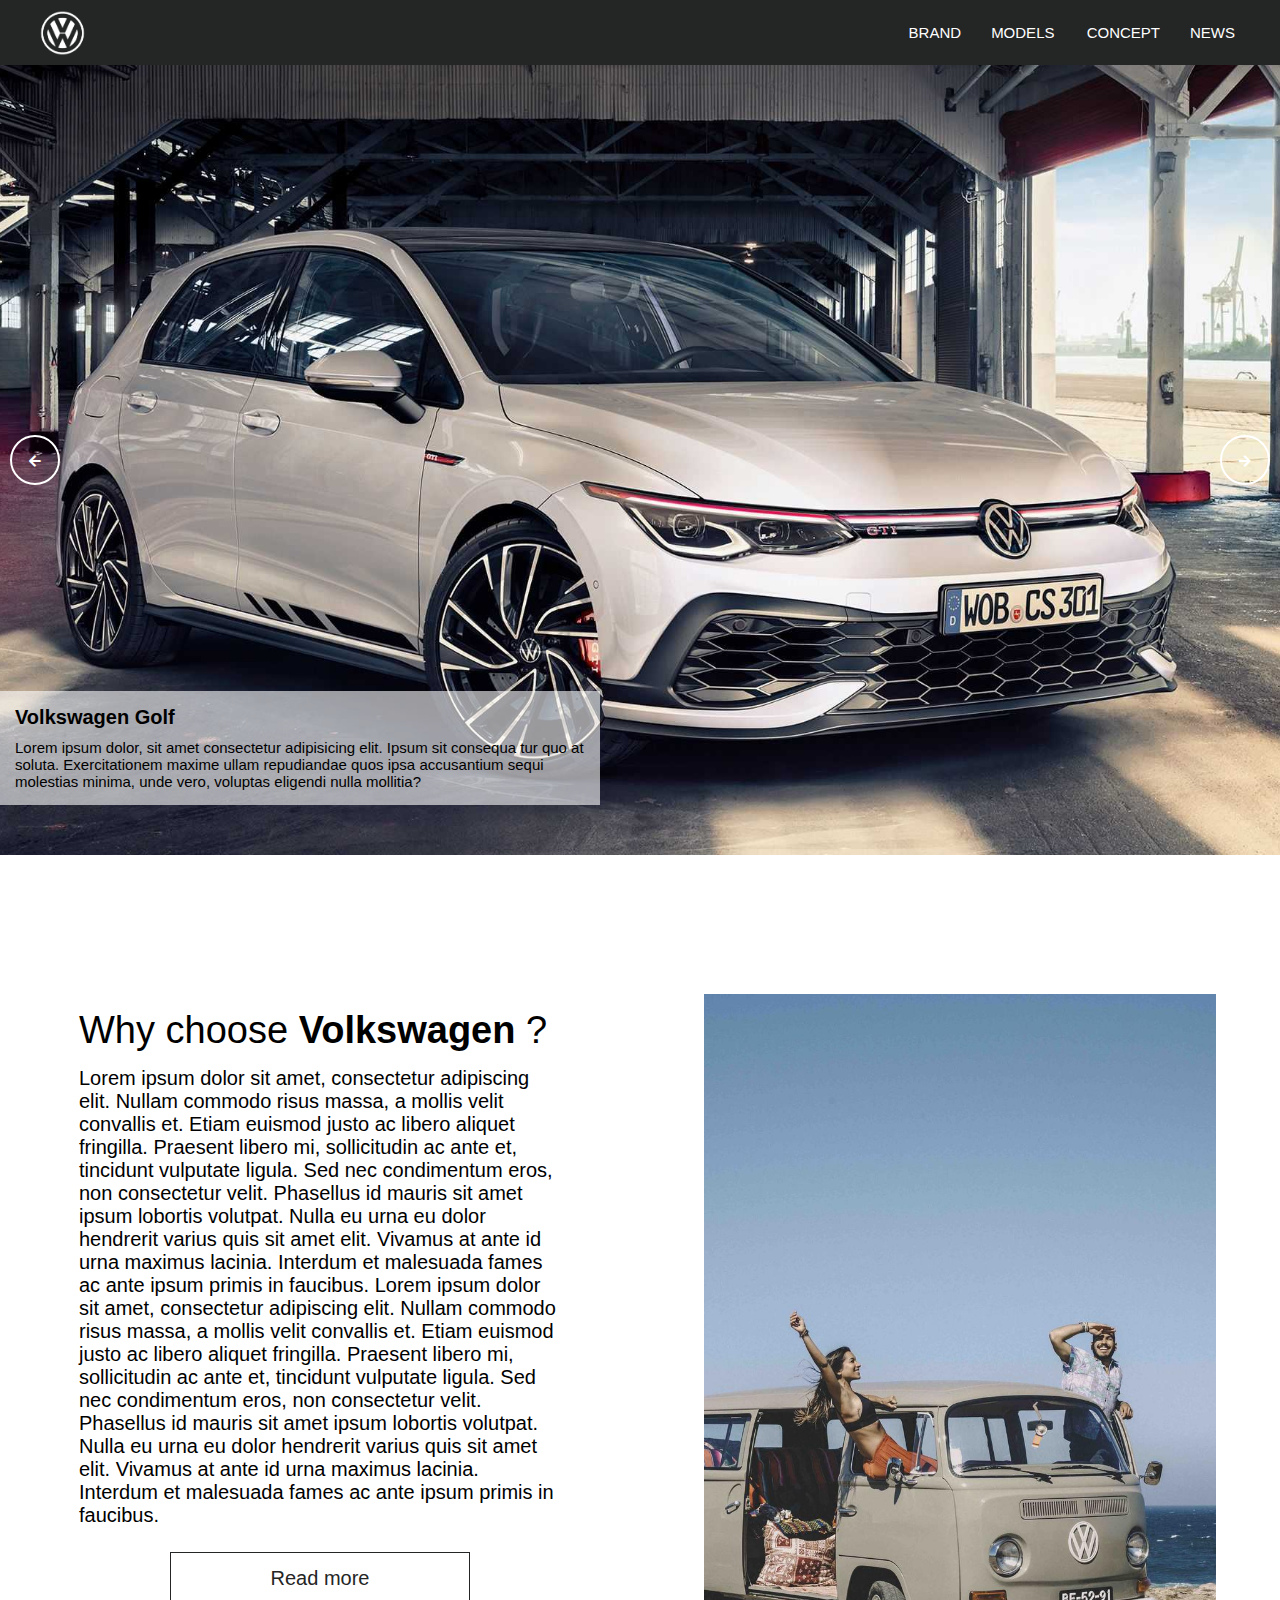
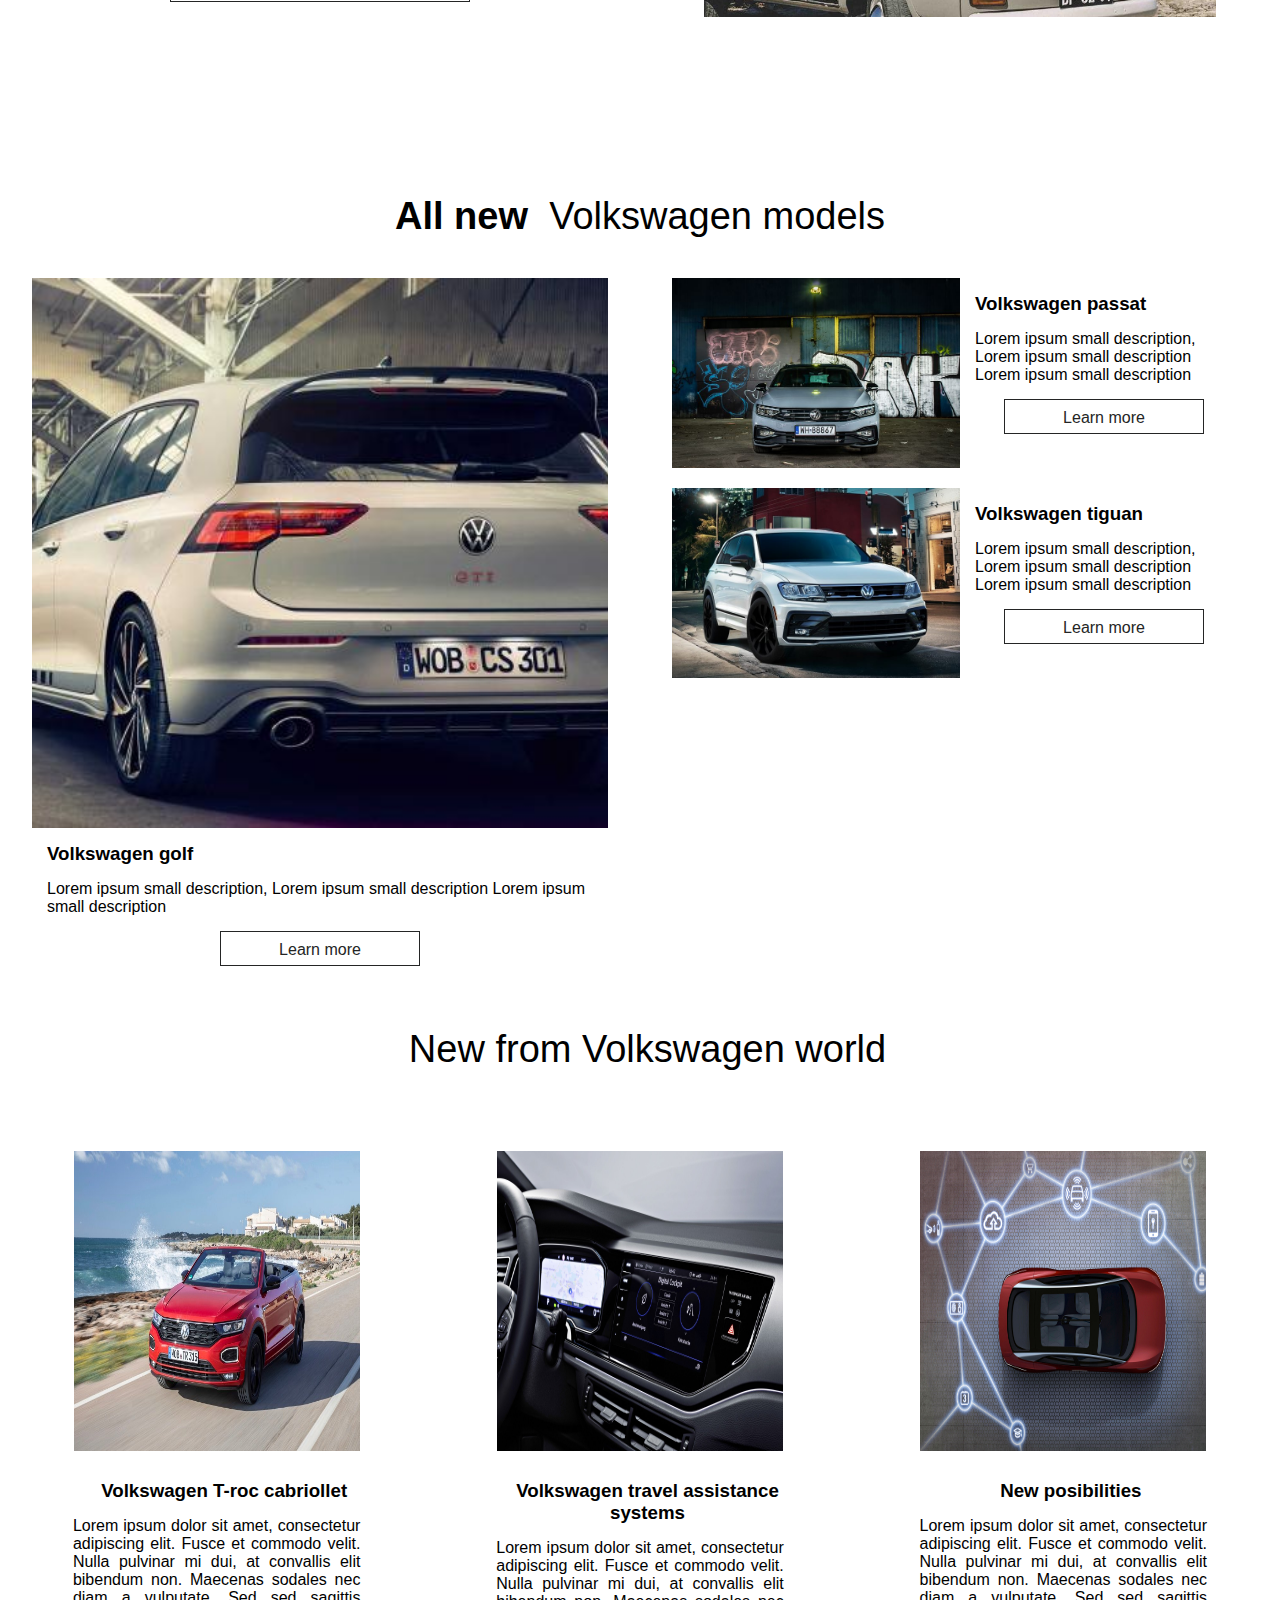
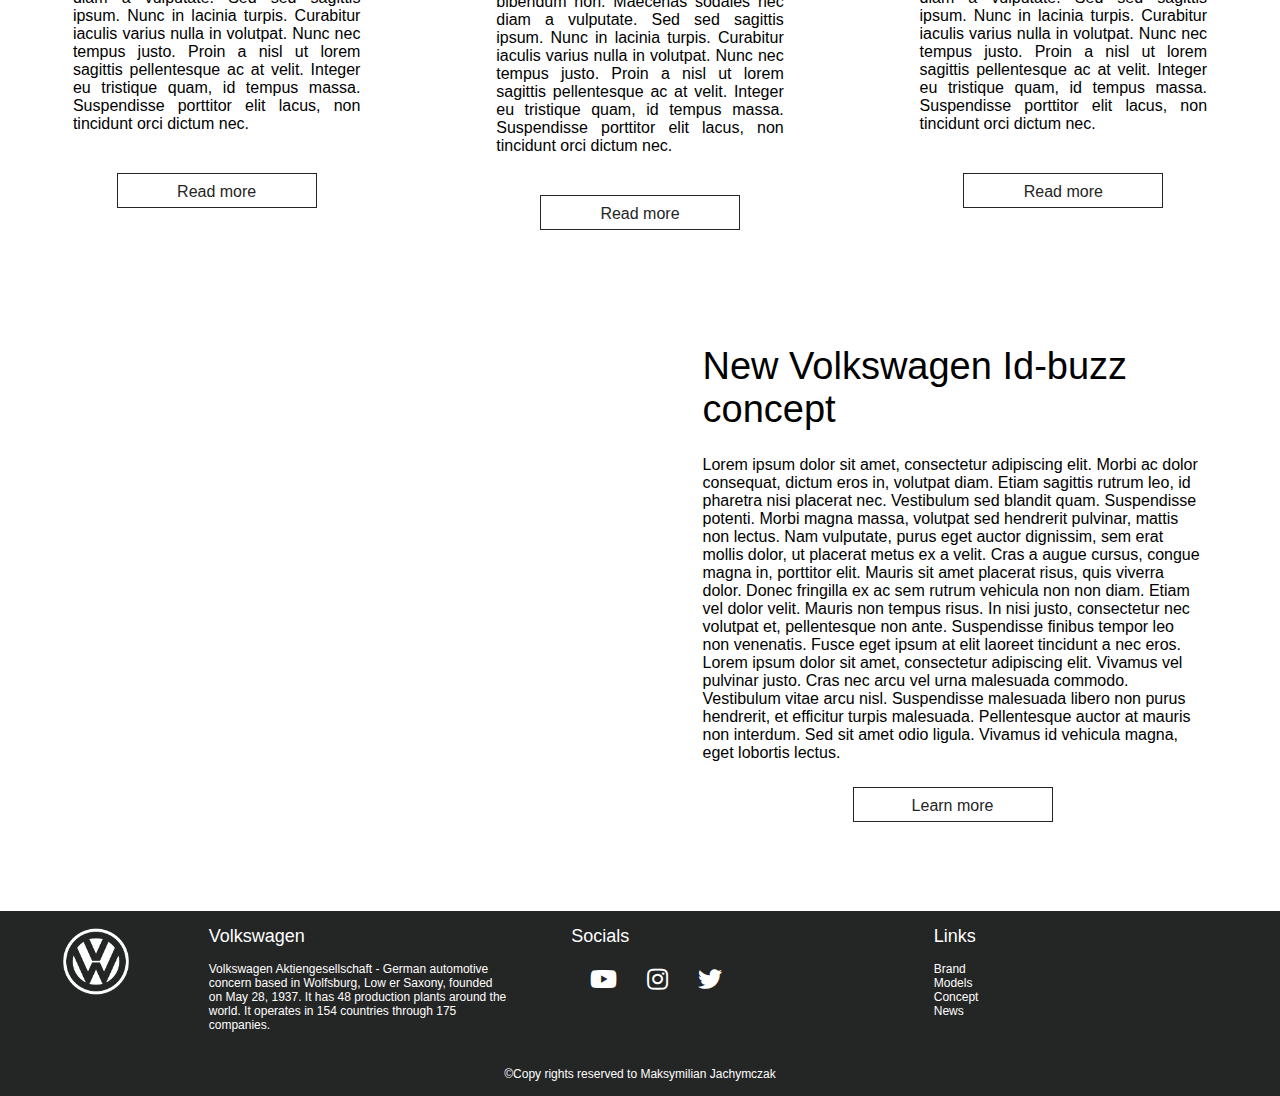
==== index.html @ c843badc "created brand page for pc without mobile wersion" ====
<!DOCTYPE html>
<html lang="en">
<head>
    <meta charset="UTF-8">
    <meta http-equiv="X-UA-Compatible" content="IE=edge">
    <meta name="viewport" content="width=device-width, initial-scale=1.0">
    <link rel="icon" type="image/png" href="assets/img/favicon/vw-favicon.png">
    <link rel="stylesheet" type="text/css" href="assets/styles/style.css">
    <link rel="stylesheet" type="text/css" href="assets/styles/indexstyle.css">
    <link rel="stylesheet" href="https://cdnjs.cloudflare.com/ajax/libs/font-awesome/5.15.3/css/all.min.css"/>
    <title>VOLKSWAGEN - NEWS, CARS, BRAND</title>
</head>
<body>
    <header>
        <nav>
            <div class="wrapper">
                <div class="logo">
                    <a href="index.html">
                        <img src="assets/img/logo/vw-logo-white.png" alt='Vw-logo'>
                    </a>
                </div>
                <input type="radio" name="slide" id="menu-btn">
                <input type="radio" name="slide" id="cancel-btn">
                <ul class="nav-links">
                    <label for="cancel-btn" class="btn cancel-btn"><i class="fas fa-times"></i></label>
                    <li><a href="assets/brand.html">Brand</a></li>
                    <li>
                        <a href="#" class="desktop-item">Models</a>
                        <input type="checkbox" id="showDrop">
                        <label for="showDrop" class="mobile-item">Models</label>
                        <div class="dropdown-box">
                            <div class="content">
                                <div class="row">
                                    <p>Golf 8</p>
                                    <a href="assets/models/vw-golf.html"><img src="assets/img/models/golf/golf-8-right-side.png" alt="golf-8-right-side"></a>
                                    <div class="btn-more">
                                        <a href="assets/models/vw-golf.html">Show more</a>
                                    </div>
                                </div>
                                <div class="row">
                                    <p>Passat</p>
                                    <a href="assets/models/vw-passat.html"><img src="assets/img/models/passat/passat-2018-right-side.png" alt="passat-2018-right-side"></a>
                                    <div class="btn-more">
                                        <a href="assets/models/vw-passat.html">Show more</a>
                                    </div>
                                </div>
                                <div class="row">
                                    <p>Tiguan</p>
                                    <a href="assets/models/vw-tiguan.html"><img src="assets/img/models/tiguan/tiguan-2020-right-side.png" alt="tiguan-2020-right-side"></a>
                                    <div class="btn-more">
                                        <a href="assets/models/vw-tiguan.html">Show more</a>
                                    </div>
                                </div>
                            </div>
                        </div>
                    </li>
                    <li><a href="assets/concept.html">Concept</a></li>
                    <li><a href="assets/news.html">News</a></li>
                </ul>
                <label for="menu-btn" class="btn menu-btn"><i class="fas fa-bars"></i></label>
            </div>
        </nav>
    </header>
        <div class="main">
            <a href="#" class="to-top">
                <i class="fas fa-chevron-up"></i>
            </a>
            <section id="slider-intro">
                <div class="slider">
                    <div class="slide current">
                        <div class="content">
                            <h1>Volkswagen Golf</h1>
                            <p>
                                Lorem ipsum dolor, sit amet consectetur adipisicing elit. Ipsum sit consequa
                                tur quo at soluta. Exercitationem maxime ullam repudiandae quos ipsa accusantium 
                                sequi molestias minima, unde vero, voluptas eligendi nulla mollitia?
                            </p>
                        </div>
                    </div>
                    <div class="slide">
                        <div class="content">
                            <h1>Volkswagen Id</h1>
                            <p>
                                Lorem ipsum dolor, sit amet consectetur adipisicing elit. Ipsum sit consequa
                                tur quo at soluta. Exercitationem maxime ullam repudiandae quos ipsa accusantium 
                                sequi molestias minima, unde vero, voluptas eligendi nulla mollitia?
                            </p>
                        </div>
                    </div>
                    <div class="slide">
                        <div class="content">
                            <h1>Volkswagen Passat</h1>
                            <p>
                                Lorem ipsum dolor, sit amet consectetur adipisicing elit. Ipsum sit consequa
                                tur quo at soluta. Exercitationem maxime ullam repudiandae quos ipsa accusantium 
                                sequi molestias minima, unde vero, voluptas eligendi nulla mollitia?
                            </p>
                        </div>
                    </div>
                    <div class="slide">
                        <div class="content">
                            <h1>Volkswagen Service</h1>
                            <p>
                                Lorem ipsum dolor, sit amet consectetur adipisicing elit. Ipsum sit consequa
                                tur quo at soluta. Exercitationem maxime ullam repudiandae quos ipsa accusantium 
                                sequi molestias minima, unde vero, voluptas eligendi nulla mollitia?
                            </p>
                        </div>
                    </div>
                    <div class="slide">
                        <div class="content">
                            <h1>Volkswagen Tiguan</h1>
                            <p>
                                Lorem ipsum dolor, sit amet consectetur adipisicing elit. Ipsum sit consequa
                                tur quo at soluta. Exercitationem maxime ullam repudiandae quos ipsa accusantium 
                                sequi molestias minima, unde vero, voluptas eligendi nulla mollitia?
                            </p>
                        </div>
                    </div>
                    <div class="buttons">
                        <button id="prev" class="button"><i class="fas fa-arrow-left"></i></button>
                        <button id="next" class="button"><i class="fas fa-arrow-right"></i></button>
                    </div>
                </div>
            </section>
            <section id="brand">
                <div class="brand-description">
                    <div class="brand-info">
                        <h3>Why choose <span>Volkswagen</span> ?</h3>
                        <p>Lorem ipsum dolor sit amet, consectetur adipiscing elit. Nullam commodo risus massa, 
                            a mollis velit convallis et. Etiam euismod justo ac libero aliquet fringilla. Praesent libero mi,
                             sollicitudin ac ante et, tincidunt vulputate ligula. Sed nec condimentum eros, non consectetur velit. Phasellus id mauris sit amet ipsum 
                            lobortis volutpat. Nulla eu urna eu dolor hendrerit varius quis sit amet elit.
                             Vivamus at ante id urna maximus lacinia. Interdum et malesuada fames ac ante ipsum primis in faucibus.
                             Lorem ipsum dolor sit amet, consectetur adipiscing elit. Nullam commodo risus massa, 
                             a mollis velit convallis et. Etiam euismod justo ac libero aliquet fringilla. Praesent libero mi,
                              sollicitudin ac ante et, tincidunt vulputate ligula. Sed nec condimentum eros, non consectetur velit. Phasellus id mauris sit amet ipsum 
                             lobortis volutpat. Nulla eu urna eu dolor hendrerit varius quis sit amet elit.
                              Vivamus at ante id urna maximus lacinia. Interdum et malesuada fames ac ante ipsum primis in faucibus.</p>
                        <a href="">Read more</a>
                    </div>
                    <a href="" class="brand-banner">
                    </a>
                </div>
            </section>
            <section id="new-models">
                <h2><span>All new </span>&nbsp; Volkswagen models</h2>
                <div class="models-container">
                    <div class="model-column">
                        <div class="model-big">
                            <div id="model-golf-8">
                            </div>
                            <div class="models-description-big">
                                <h3>Volkswagen golf</h3>
                                <p>Lorem ipsum small description, Lorem ipsum small description
                                    Lorem ipsum small description</p>
                                <a href="">Learn more</a>
                            </div>
                        </div>
                    </div>
                    <div class="model-column">
                        <div class="model-small">
                            <div id="models-volkswagen-passat">
                            </div>
                            <div class="models-description">
                                <h3>Volkswagen passat</h3>
                                <p>Lorem ipsum small description, Lorem ipsum small description
                                    Lorem ipsum small description
                                </p>
                                <a href="">Learn more</a>
                            </div>
                        </div>
                        <div class="model-small" id="second">
                            <div id="models-volkswagen-tiguan">
                            </div>
                            <div class="models-description">
                                <h3>Volkswagen tiguan</h3>
                                <p>Lorem ipsum small description, Lorem ipsum small description
                                    Lorem ipsum small description
                                </p>
                                <a href="">Learn more</a>
                            </div>
                        </div>
                    </div>
                </div>
            </section>
            <section id="news">
                <h2>New from Volkswagen world</h2>
                <div class="news-container">
                    <div class="news-article">
                        <img src="assets/img/index/news-article-t-roc-cabriollet.jpg" alt="Volkswagen T-roc cabriollet">
                        <h3>Volkswagen T-roc cabriollet</h3>
                        <p>Lorem ipsum dolor sit amet, consectetur adipiscing elit. Fusce et commodo velit.
                            Nulla pulvinar mi dui, at convallis elit bibendum non. Maecenas sodales nec diam a vulputate.
                            Sed sed sagittis ipsum. Nunc in lacinia turpis. Curabitur iaculis varius nulla in volutpat.
                            Nunc nec tempus justo.
                            Proin a nisl ut lorem sagittis pellentesque ac at velit. Integer eu tristique quam,
                            id tempus massa. Suspendisse porttitor elit lacus, non tincidunt orci dictum nec.
                        </p>
                        <a href="" class="artivle-button">Read more</a>
                    </div>
                    <div class="news-article">
                        <img src="assets/img/index/news-volkswagen-travel-assistance.jpg">
                        <h3>Volkswagen travel assistance systems</h3>
                        <p>Lorem ipsum dolor sit amet, consectetur adipiscing elit. Fusce et commodo velit.
                            Nulla pulvinar mi dui, at convallis elit bibendum non. Maecenas sodales nec diam a vulputate.
                            Sed sed sagittis ipsum. Nunc in lacinia turpis. Curabitur iaculis varius nulla in volutpat.
                            Nunc nec tempus justo.
                            Proin a nisl ut lorem sagittis pellentesque ac at velit. Integer eu tristique quam,
                            id tempus massa. Suspendisse porttitor elit lacus, non tincidunt orci dictum nec.
                        </p>
                        <a href="" class="artivle-button">Read more</a>
                    </div>
                    <div class="news-article">
                        <img src="assets/img/index/news-wrtivle-technologies-trends.jpg">
                        <h3>New posibilities</h3>
                        <p>Lorem ipsum dolor sit amet, consectetur adipiscing elit. Fusce et commodo velit.
                            Nulla pulvinar mi dui, at convallis elit bibendum non. Maecenas sodales nec diam a vulputate.
                            Sed sed sagittis ipsum. Nunc in lacinia turpis. Curabitur iaculis varius nulla in volutpat.
                            Nunc nec tempus justo.
                            Proin a nisl ut lorem sagittis pellentesque ac at velit. Integer eu tristique quam,
                            id tempus massa. Suspendisse porttitor elit lacus, non tincidunt orci dictum nec.
                        </p>
                        <a href="" class="artivle-button">Read more</a>
                    </div>
                </div>
            </section>
            <section id="concept">
                <div class="concept-wrapper">
                    <iframe 
                        width="560"
                        height="315" 
                        src="https://www.youtube.com/embed/_t6B0xQ96B4"
                        title="YouTube video player" 
                        frameborder="0" 
                        allow="accelerometer; autoplay; clipboard-write; encrypted-media; gyroscope; picture-in-picture" 
                        allowfullscreen>
                    </iframe>
                    <div class="concept-info">
                        <h3>New Volkswagen Id-buzz concept</h3>
                        <p>Lorem ipsum dolor sit amet, consectetur adipiscing elit. Morbi ac dolor consequat,
                            dictum eros in, volutpat diam. Etiam sagittis rutrum leo, id pharetra nisi placerat nec.
                            Vestibulum sed blandit quam. Suspendisse potenti. Morbi magna massa, volutpat sed hendrerit pulvinar,
                            mattis non lectus. Nam vulputate, purus eget auctor dignissim, sem erat mollis dolor,
                            ut placerat metus ex a velit. Cras a augue cursus, congue magna in, porttitor elit.
                            Mauris sit amet placerat risus, quis viverra dolor. Donec fringilla ex ac sem rutrum vehicula non non diam.
                            Etiam vel dolor velit. Mauris non tempus risus. In nisi justo, consectetur nec volutpat et, pellentesque non ante.
                            Suspendisse finibus tempor leo non venenatis. Fusce eget ipsum at elit laoreet tincidunt a nec eros.
                            Lorem ipsum dolor sit amet, consectetur adipiscing elit. Vivamus vel pulvinar justo.
                            Cras nec arcu vel urna malesuada commodo. Vestibulum vitae arcu nisl. Suspendisse malesuada libero non purus hendrerit,
                            et efficitur turpis malesuada. Pellentesque auctor at mauris non interdum. Sed sit amet odio ligula.
                            Vivamus id vehicula magna, eget lobortis lectus.</p>
                        <a href="" class="concept-learn-more">Learn more</a>
                    </div>
                </div>
            </section>
        </div>
    <footer>
        <div class="footer-content">
            <div class="row">
                <div class="column column-logo">
                    <a href="index.html"><img src="assets/img/logo/vw-logo-white.png"></a>
                </div>
                <div class="column">
                    <h3>Volkswagen</h3>
                    <p>
                        Volkswagen Aktiengesellschaft - German automotive concern based in Wolfsburg, Low
                        er Saxony, founded on May 28, 1937. It has 48 production plants around the world. It
                        operates in 154 countries through 175 companies.
                    </p>
                </div>
                <div class="column">
                    <h3>Socials</h3>
                    <div class="socials">
                        <ul>
                            <li><i class="fab fa-youtube"></i></li>
                            <li><i class="fab fa-instagram"></i></li>
                            <li><i class="fab fa-twitter"></i></li>
                        </ul>
                    </div>
                </div>
                <div class="column">
                    <h3>Links</h3>
                    <div class="links">
                        <ul>
                            <li><a href="assets/brand.html">Brand</a></li>
                            <li><a href="assets/models.html">Models</a></li>
                            <li><a href="assets/concept.html">Concept</a></li>
                            <li><a href="assets/news.html">News</a></li>
                        </ul>
                    </div>
                </div>
            </div>
            <p>&copy;Copy rights reserved to Maksymilian Jachymczak</p>
        </div>
    </footer>
    <script src="assets/scripts/slider.js"></script>   
    <script src="assets/scripts/backToTop.js"></script>
</body>
</html>
---- assets/styles/style.css ----
*{
    margin: 0;
    padding: 0;
    box-sizing: border-box;
    font-family: 'Poppins', sans-serif;
}

html {
    scroll-behavior: smooth;
}

.to-top {
    position: fixed;
    background-color: #242525;
    width: 50px;
    height: 50px;
    line-height: 50px;
    text-align: center;
    z-index: 10000;
    color: #fff;
    bottom: 0px;
    right: 15px;
    border: 1px solid #fff;
    opacity: 0;
    transition: all 0.3s ease;
    cursor: default;
}

.to-top.active {
    pointer-events: auto;
    opacity: 1;
    bottom: 15px;
}

nav {
    background-color: #242525;
    position: fixed;
    width: 100%;
    z-index: 999;
    height: 65px;
    line-height: 65px;
    font-size: 15px;
    font-weight: 400;
    text-transform: uppercase;
}

nav .wrapper {
    max-width: 100%;
    padding: 0 30px;
    margin: auto;
    display: flex;
    align-items: center;
    justify-content: space-between;
}

.wrapper .logo a {
    color: #fff;
    text-decoration: none;
}

.wrapper .logo img {
    position: absolute;
    width: 65px;
    top: 10px;
}

.wrapper .nav-links {
    display: inline-flex;
}

.nav-links li {
    list-style: none;
}

.nav-links li a {
    color: #fff;
    text-decoration: none;
    padding: 9px 15px;
    transition: all 0.3s ease;
}

.nav-links li a:hover {
    color: #a36b4f;
}

.nav-links li:hover .dropdown-box {
    visibility: visible;
    opacity: 1;
    transition: all 0.3s ease;
}

.dropdown-box {
    position: absolute;
    top: 65px;
    width: 100%;
    left: 0;
    opacity: 0;
    visibility: hidden;
    overflow: hidden;
    transition: all 0.3s ease;
}

.dropdown-box .content {
    background-color: #242525;
    padding: 25px 20px ;
    display: flex;
    width: 100%;
    justify-content: space-evenly;
}

.content .row {
    width: 300px;
    line-height: 45px;
    justify-content: center;
    text-align: center;
}

.wrapper .btn {
    color: #fff;
    font-size: 20px;
    font-weight: 400;
    cursor: pointer;
    display: none;
    padding: 5px 5px 5px 5px;
}

.wrapper .btn.cancel-btn {
    position: absolute;
    right: 30px;
    top: 10px
}

.wrapper input {
    visibility: hidden;
}

.nav-links .mobile-item {
    display: none;
}

.nav-links .desktop-item {
    margin-right: -15px;
}

.row:hover {
    background-color: rgba(0, 0, 0, 0.15);
}

.row p {
    font-size: 20px;
    font-weight: 600;
    color: white;
    text-align: left;
    margin-left: 10px;
}

.row img {
    max-width: 300px;
    max-height: 200px;
    display: block;
}

.row .btn-more {
    border: 1px solid white;
    text-align: center;
    min-width: 300px;
    justify-content: center;
}

.row .btn-more:hover {
    background-color: #fff;
    transform-origin: top;
    transition: all 0.3s ease;
}

.row .btn-more:hover a {
    color:black;
}

.footer-content {
    position: relative;
    width: 100%;
    height: auto;
    background-color: #242525;
    color: #fff;
    top: 65px;
}

.footer-content p {
    text-align: center;
    font-size: 12px;
    margin-top: 35px;
} 

.footer-content .row {
    display: flex;
    justify-content: space-around;
    font-size: 12px;
}

.footer-content {
    float: left;
    padding: 15px;
}

.footer-content .row .column {
    width: 300px;
}

.footer-content .row .column ul {
    list-style: none;
}

.footer-content .row .column-logo {
    width: 100px;
}

.footer-content .row .column h3 {
    margin-bottom: 15px;
    font-size: 18px;
    font-weight: 500;
}

.footer-content .row .column p {
    font-size: 12px;
    text-align: left;
    font-weight: 100;
    margin: 0px;
}

.footer-content .row:hover {
    background-color: #242525;
}

.footer-content .row .column img{
    width: 100px;
}

.footer-content .row .column .links a {
    color: #fff;
    text-decoration: none;
}

.footer-content .row .column .links a:hover {
    color: #a36b4f;
}
 
.footer-content .row .column .socials ul li {
    display: inline-block;
    width: 35px;
    height: 35px;
    line-height: 35px;
    margin-left: 15px;
    font-size: 24px;
    text-align: center;
}

.footer-content .row .column .socials ul li:hover {
    color: #a36b4f;
}

@media screen and (max-width: 970px){
    .wrapper .btn {
        display: block;
    }
    
    .wrapper .nav-links {
        position: fixed;
        width: 100%;
        height: 100vh;
        max-width: 350px;
        background-color: #242525;
        display: block;
        top: 0;
        left: -100%;
        overflow-y: auto;
        line-height: 50px;
        padding: 50px 10px;
        box-shadow: 0 15px 15px rgba(0, 0, 0, 0.15);
        transition: all 0.3s ease;
    }

    #menu-btn:checked ~ .nav-links {
        left: 0;
    }

    #showDrop:checked ~ .dropdown-box{
        max-height: 100%;
        visibility: visible;
      }

    .nav-links .desktop-item{
        display: none;
      }

    .nav-links .mobile-item{
        display: block;
        color: #fff;
        font-size: 15px;
        font-weight: 500;
        padding-left: 15px;
        cursor: pointer;
        border-radius: 5px;
        transition: all 0.3s ease;
        margin-top: -50px;
    }

    .nav-links .mobile-item:hover {
        color: #a36b4f;
    }

    .nav-links li {
        margin: 15px 10px;
    }

    .nav link li a {
        padding: 0 20px;
        display: block;
        font-size: 20px;
    }

    .dropdown-box {
        position: static;
        top: 65px;
        width: 100%;
        opacity: 1;
        visibility: hidden;
        transition: all 0.3s ease;
        max-height: 0;
        overflow: hidden;
        transition: all 0.3s ease;
    }
    
    .dropdown-box .content {
        background-color: #242525;
        flex-direction: column;
        width: 300px;
        padding: 5px 5px 5px 5px;
    }

    .dropdown-box .content .row {
        width: 100%;
        margin-bottom: 15px;
        border-top: 1px solid #a36b4f;
    }

    .row img {
        max-width: 300px;
    }

    .row .btn-more {
        display: none;
    }

    .row p {
        font-size: 15px;
        font-weight: 600;
    }
}

@media screen and (max-width: 1000px){
    .footer-content .row {
        flex-direction: column;
        align-items: center;
    }
    .footer-content {
        text-align: center;
    }

    .footer-content .row .column {
        margin-bottom: 15px;
        width: 90%;
    }

    .footer-content .row .column p {
        text-align: center;
    }

    .footer-content .row .column-logo img{
        margin-left: calc(50% - 50px);
    }
}
---- assets/styles/indexstyle.css ----
body {
    overflow-x: hidden;
}

.main {
    position: relative;
    top: 65px;
    width: 100%;
    height: auto;
}

#slider-intro {
    height: calc(95vh - 65px);
    width: 100%;
}

#new-models {
    width: 100vw;
    min-height: 80vh;
    display: flex;
    flex-direction: column;
    justify-content: center;
}

#new-models h2 {
    margin-top: 25px;
    justify-content: center;
    display: flex;
    width: 100%;
    padding: 15px;
    font-size: 38px;
    font-weight: 100;
    margin-bottom: 25px;
}

#new-models h2 span {
    font-weight: 600;
}

#new-models .models-container {
    display: flex;
    justify-content: space-around;
    width: 100%;
    min-height: 400px;
}

#new-models .models-container .model-column {
    width: 45%;
    min-height: 400px;
}

#new-models .models-container .model-column .model-small {
    width: 100%;
    height:190px;
    display: flex;
}

#new-models .models-container .model-column .model-big {
    width: 100%;
    height: 100%;
}

.models-description p {
    margin-top: 15px;
    margin-bottom: 15px;
}

.models-description a {
    width: 200px;
    height: 35px;
    line-height: 35px;
    border: 1px solid #242525;
    display: block;
    text-align: center;
    margin-left: calc(50% - 100px);
    text-decoration: none;
    color: #242525;
    transition: all 0.3s ease-in-out;
}

#model-golf-8{
    width: 100%;
    height: 550px;
    background-image: url('../img/index/models-volkswagen-golf-8.jpeg');
    background-position: center;
    background-size: cover;
}

.models-description a:hover {
    background-color: #242525;
    color: #fff;
}

#second {
    margin-top: 20px;
}

.models-description {
    height: 100%;
    width: 50%;
    padding: 15px;
}

#models-volkswagen-passat {
    width: 50%;
    height: 100%;
    background-image: url('../img/index/model-volkswagen-passat-2020.jpeg');
    background-position: center;
    background-size: cover;
}

#models-volkswagen-tiguan {
    width: 50%;
    height: 100%;
    background-image: url('../img/index/model-volkswagen-tiguan-2020.jpeg');
    background-position: center;
    background-size: cover;
}

#brand {
    width: 100vw;
    min-height: 100vh;
    display: flex;
    align-items: center;
}

.brand-description {
    display: flex;
    justify-content: space-around;
    width: 100%;
    min-height: 600px;
}

.models-description-big {
    width: 100%;
    padding: 15px;
}

.models-description-big p {
    margin-top: 15px;
    margin-bottom: 15px;
}

.models-description-big a {
    width: 200px;
    height: 35px;
    line-height: 35px;
    border: 1px solid #242525;
    display: block;
    text-align: center;
    margin-left: calc(50% - 100px);
    text-decoration: none;
    color: #242525;
    transition: all 0.3s ease-in-out;
}

.models-description-big a:hover {
    background-color: #242525;
    color: #fff;
}

.brand-info {
    width: 40%;
    padding: 15px;
    font-size: 20px;
}

.brand-info h3 {
    font-size: 38px;
    margin-bottom: 15px;
    font-weight: 100;
}

.brand-info h3 span {
    font-weight: 600;
}

.brand-info a{
    color: #242525;
    border: 1px solid #242525;
    text-decoration: none;
    display: block;
    width: 300px;
    height: 50px;
    line-height: 50px;
    text-align: center;
    margin-left: calc(50% - 150px);
    margin-top: 25px;
    transition: all 0.3s ease-in-out;
}

.brand-info a:hover {
    background-color: #242525;
    color: #fff;
}

.brand-banner {
    width: 40%;
    background-image: url('../img/index/vw-pickle-brand.jpg');
    background-position: center;
    background-size: cover;
    transition: all 0.5s ease;
}

.brand-banner:hover {
    transform: scale(1.03);
}

.slider {
    position: relative;
    overflow: hidden;
    height: 100%;
    width: 100%;
}

.slide {
    position: absolute;
    top: 0;
    left: 0;
    width: 100%;
    height: 100%;
    opacity: 0;
    transition: opacity 0.4s ease-in-out;
}

.slider .current {
    opacity: 1;
}

.slide .content {
    width:600px;
    height: auto;
    position: absolute;
    bottom: 50px;
    left: calc(0px - 600px);
    padding: 15px;
    background-color: rgba(255, 255, 255, 0.6);
    font-size: 15px;
}

.slider .current .content{
    opacity: 1;
    transform: translateX(600px);
    transition: 0.3s ease-in-out;
}

.slide .content h1 {
    font-size: 20px;
    margin-bottom: 10px;
}

#next {
    position: absolute;
    top: calc(50% - 25px);
    right: 10px;
}

#prev {
    position: absolute;
    top: calc(50% - 25px);
    left: 10px;
}

.button {
    border: 2px solid #fff;
    color: #fff;
    text-align: center;
    width: 50px;
    height:50px;
    line-height: 50px;
    border-radius:25px;
    background: none;
}

.button:hover {
    background-color: #fff;
    color: #000;
    transition: all 0.3s ease;
}

.slide:first-child {
    background-image: url('../img/slider/volkswagen-golf-8-slide.jpg');
    background-repeat: no-repeat;
    background-position: center;
    background-size: cover;
}

.slide:nth-child(2) {
    background-image: url('../img/slider/volkswagen-technologies-slide.jpg');
    background-repeat: no-repeat;
    background-position: center;
    background-size: cover;
}

.slide:nth-child(3) {
    background-image: url('../img/slider/volkswagen-passat-2018-slide.jpg');
    background-repeat: no-repeat;
    background-position: center;
    background-size: cover;
}

.slide:nth-child(4) {
    background-image: url('../img/slider/service-slide.jpg');
    background-repeat: no-repeat;
    background-position: center;
    background-size: cover;
}

.slide:nth-child(5) {
    background-image: url('../img/slider/volkswagen-tiguan-slide.jpg');
    background-repeat: no-repeat;
    background-position: center;
    background-size: cover;
}

#news {
    width: 100vw;
    min-height: 100vh;
    height: auto;
    display: flex;
    flex-direction: column;
    justify-content: center;
}

#news h2 {
    justify-content: center;
    display: flex;
    margin-top: 25px;
    margin-bottom: 50px;
    margin-left: 15px;
    font-weight: 100;
    font-size: 38px;
}

#news .news-container {
    display: flex;
    justify-content: space-around;
    padding: 5px;;
}

#news .news-container .news-article {
    width: 25%;
    text-align: justify;
}

#news .news-container .news-article img {
    height: 300px;
    width: 90%;
    margin-left: 5%;
    margin-bottom: 25px;
    margin-top: 25px;
    transition: all 0.3s ease-in-out;
}

#news .news-container .news-article img:hover {
    transform: scale(1.05);
}

#news .news-container .news-article h3 {
    padding-left: 15px;
    text-align: center;
    justify-content: center;
}

#news .news-container .news-article p {
    padding: 15px;
}

#news .news-container .news-article a {
    display: block;
    height: 35px;
    width: 200px;
    border: 1px solid #242525;
    line-height: 35px;
    margin-left: calc(50% - 100px);
    text-align: center;
    margin-top: 25px;
    margin-bottom: 25px;
    text-decoration: none;
    color: #242525;
    transition: all 0.3s ease-in-out;
}

#news .news-container .news-article a:hover {
    background-color: #242525;
    color: #fff;
}

#concept {
    width: 100vw;
    height: auto;
    min-height: 70vh;
    display: flex;
    align-items: center;
    padding: 15px;
}

#concept iframe {
    width: 40%;
    height:400px;
    display: flex;
}

#concept .concept-info {
    width: 40%;
}

#concept .concept-info h3 {
    font-weight: 100;
    font-size: 38px;
    margin-bottom: 25px;
}

#concept .concept-info a {
    display: block;
    margin-top: 25px;
    margin-bottom: 25px;
    border: 1px solid #242525;
    width: 200px;
    height:35px;
    line-height: 35px;
    text-align: center;
    text-decoration: none;
    color: #242525;
    margin-left: calc(50% - 100px);
    transition: all 0.3s ease-in-out;
}

#concept .concept-info a:hover {
    color: #fff;
    background-color: #242525;
}

#concept .concept-wrapper{
    display: flex;
    justify-content: space-around;
}

@media screen and (max-width: 970px) {
    body {
        overflow-x: hidden;
    }
    
    .slide .content {
        width: 50vw;
    }

    .brand-description {
        height: auto;
        flex-direction: column;
        align-items: center;
    }

    .brand-info {
        width: 100%;
    }

    .brand-banner {
        width: 90%;
        height: 300px;
        padding: 15px;
        margin-bottom: 15px;
    }

    #model-golf-8 {
        width: 99%;
        height: 300px;
    }

    #new-models .models-container {
        display: flex;
        flex-direction: column;
        padding: 15px;
    }

    #new-models .models-container .model-column {
        width: 100%;
    }

    #new-models {
        margin-bottom: 15px;
    }

    #news .news-container {
        flex-direction: column;
    }

    #news .news-container .news-article {
        width:100%;
    }

    .concept-wrapper {
        flex-direction: column;
    }

    #concept iframe {
        width: 98%;
        height: 200px;
    }

    #concept .concept-info {
        width: 98%;
        margin-top: 25px;
    }
}

@media screen and (max-width: 700px) {
    .slide .content {
        width: 100vw;
        bottom: 0;
    }
    #new-models .models-container .model-column .model-small {
        height: 250px;
    }
}

@media screen and (max-width: 500px) {


    .models-description a {
        width: 100px;
        margin-left: calc(50% - 50px);
    }
}
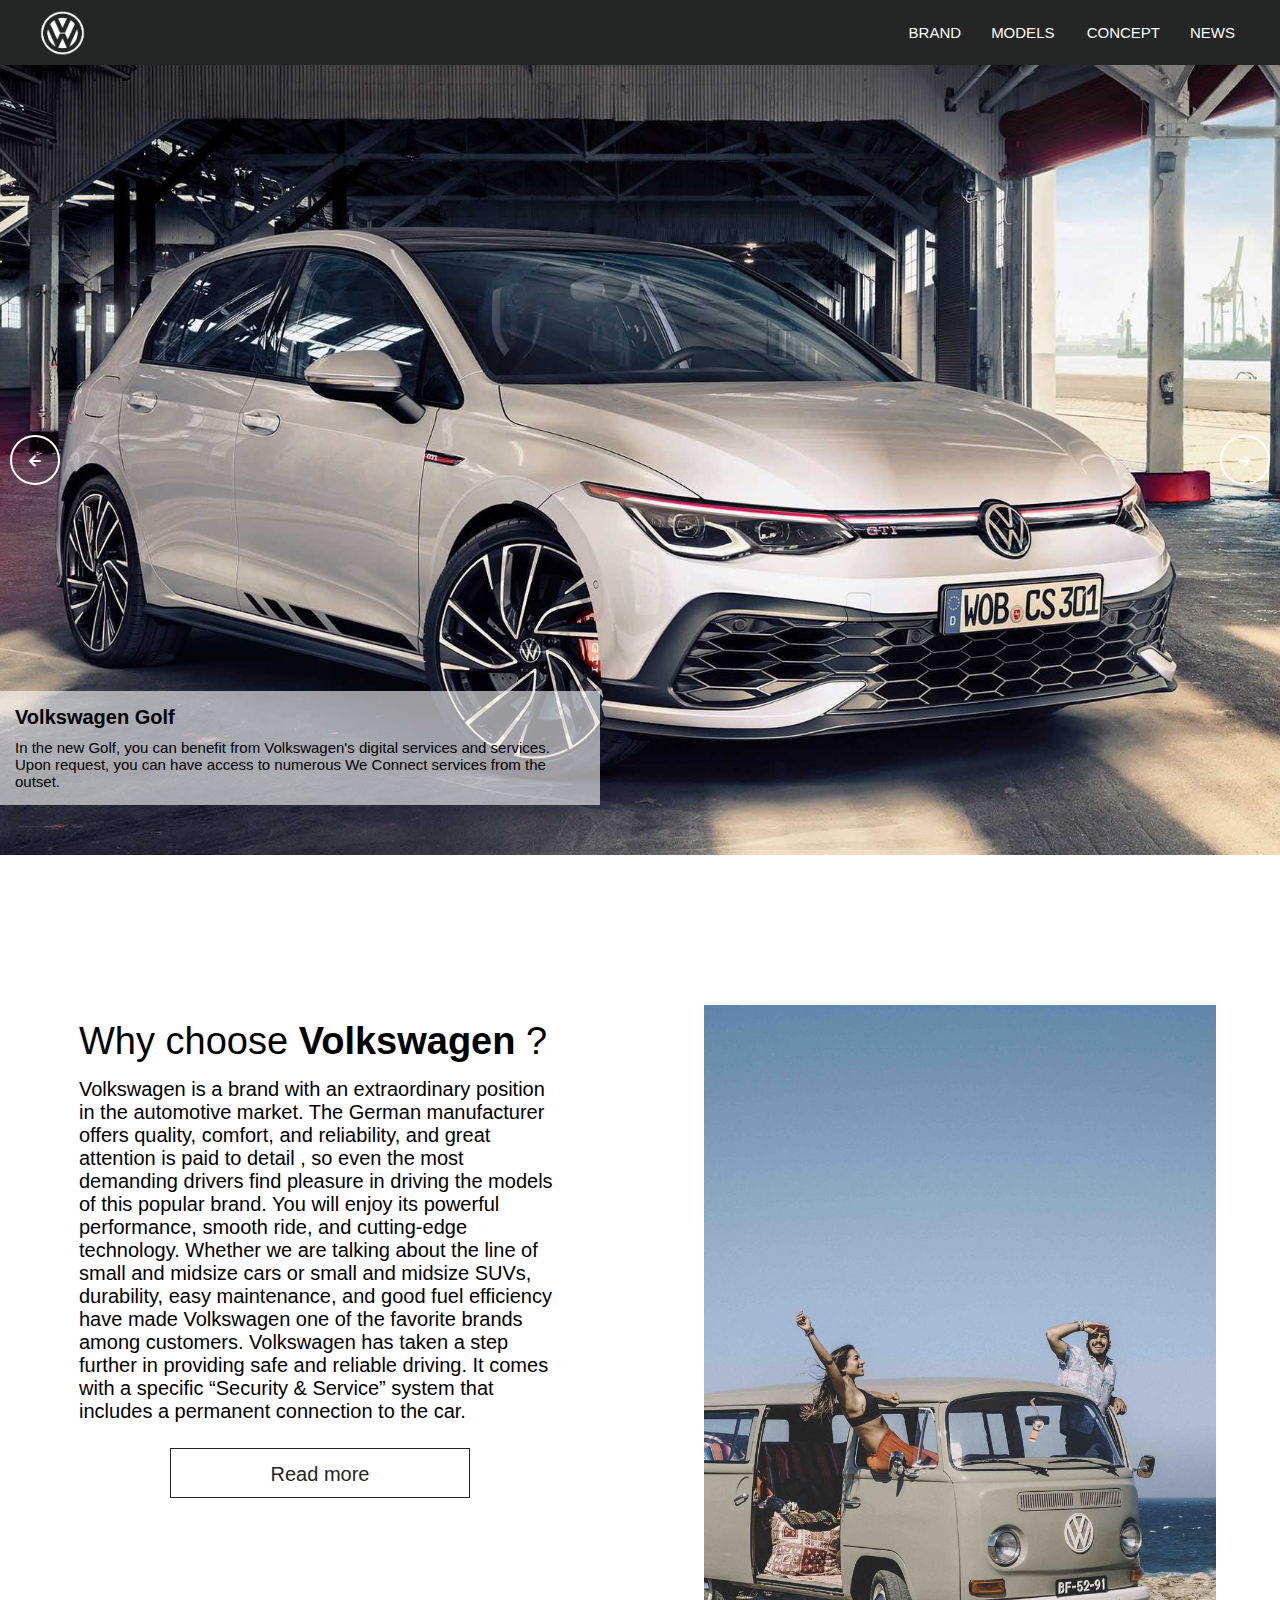
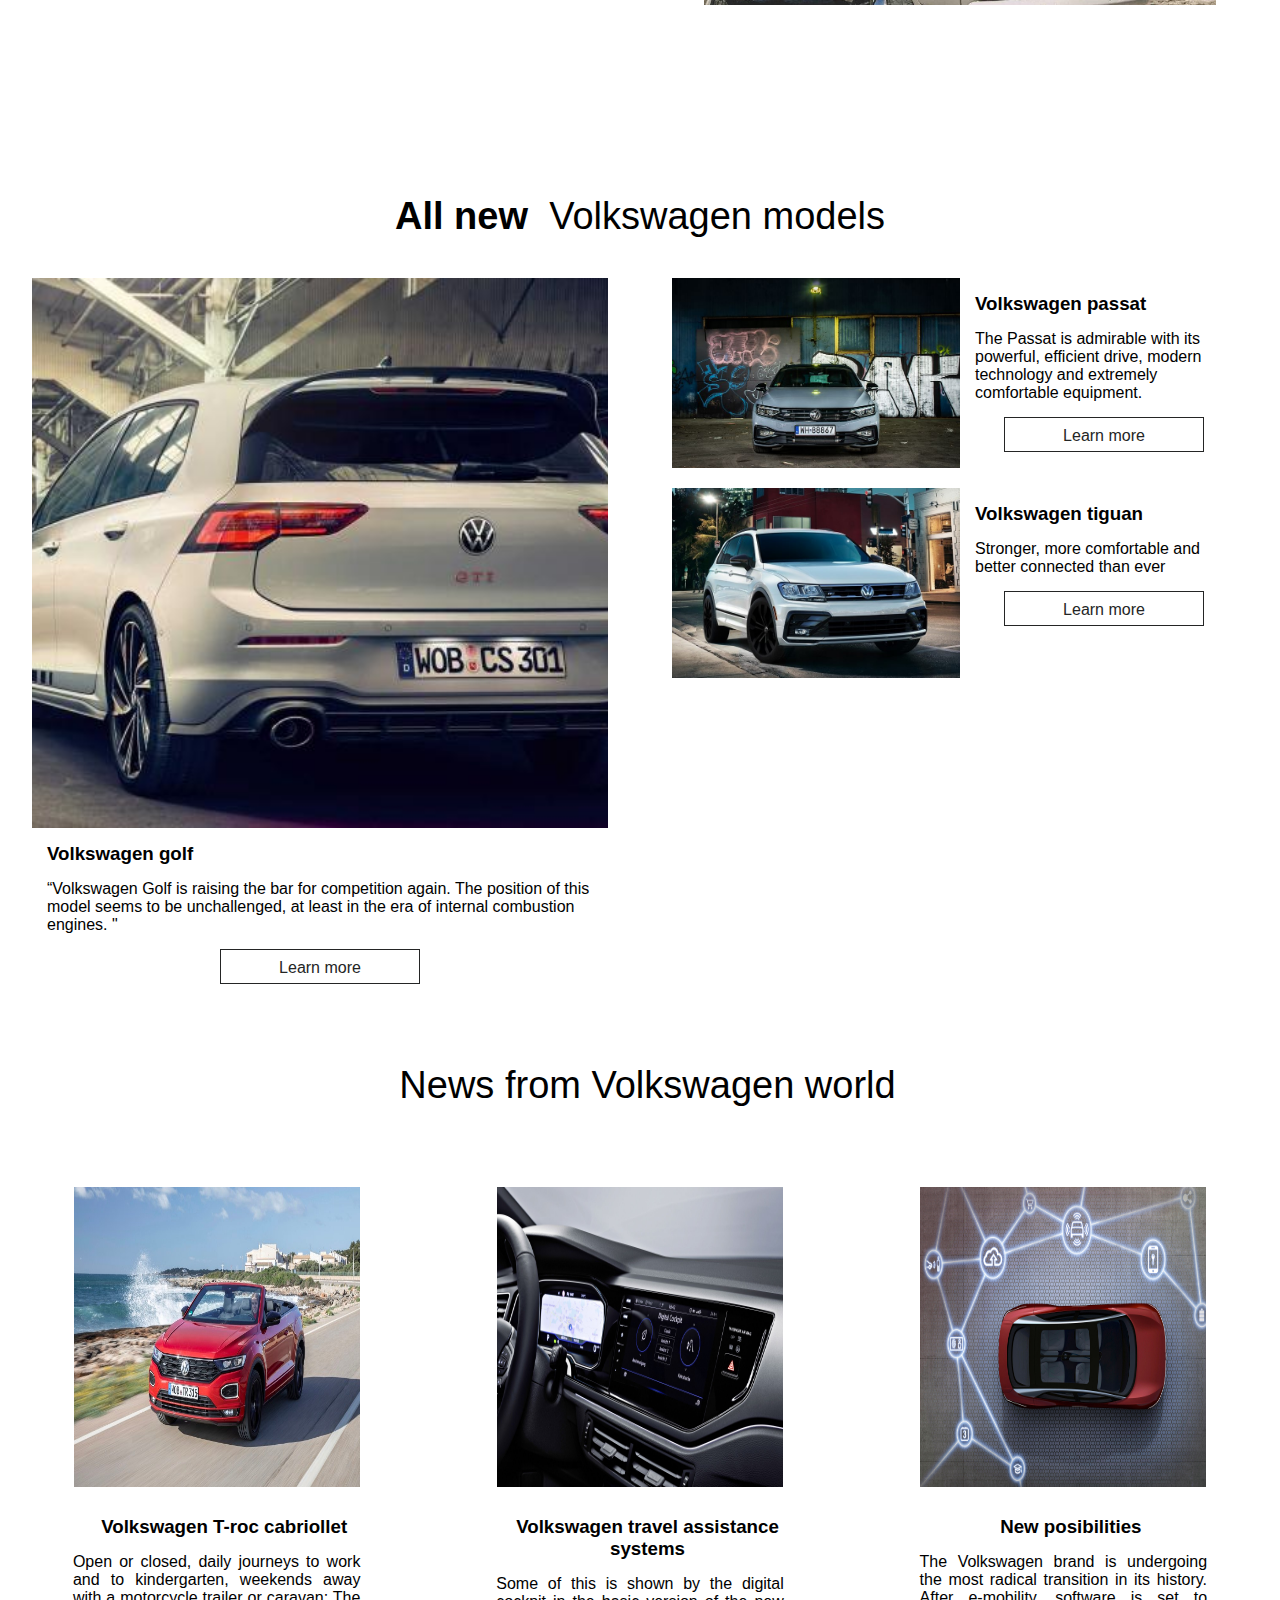
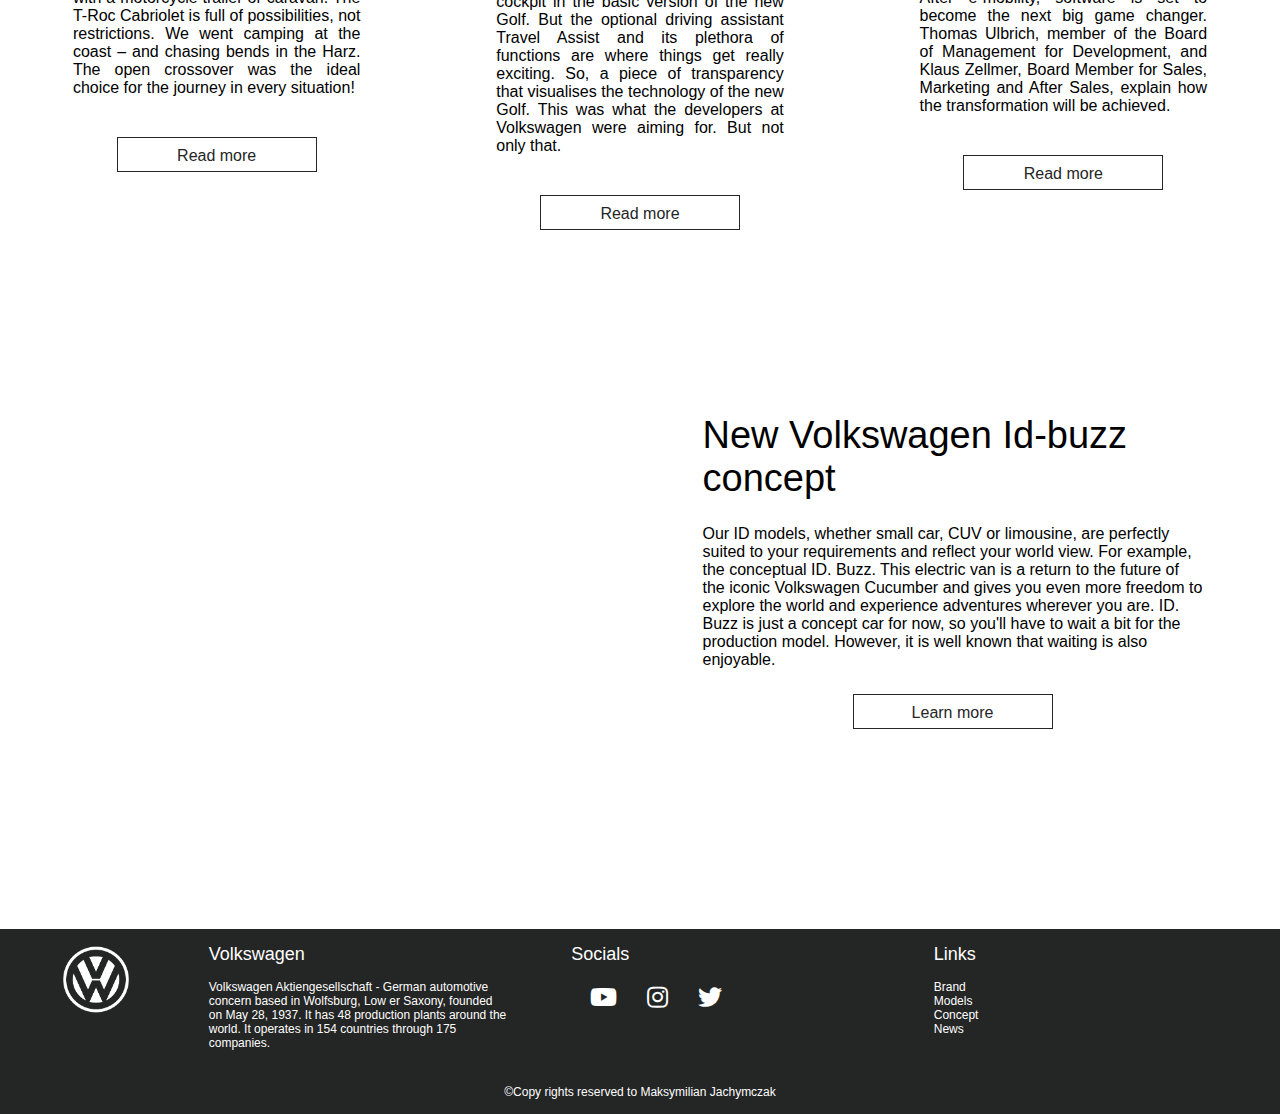
==== commit 5b4cc515: "Finishing page structure" ====
--- a/index.html
+++ b/index.html
@@ -71,9 +71,8 @@
                         <div class="content">
                             <h1>Volkswagen Golf</h1>
                             <p>
-                                Lorem ipsum dolor, sit amet consectetur adipisicing elit. Ipsum sit consequa
-                                tur quo at soluta. Exercitationem maxime ullam repudiandae quos ipsa accusantium 
-                                sequi molestias minima, unde vero, voluptas eligendi nulla mollitia?
+                                In the new Golf, you can benefit from Volkswagen's digital services and services.
+                                Upon request, you can have access to numerous We Connect services from the outset.
                             </p>
                         </div>
                     </div>
@@ -81,9 +80,9 @@
                         <div class="content">
                             <h1>Volkswagen Id</h1>
                             <p>
-                                Lorem ipsum dolor, sit amet consectetur adipisicing elit. Ipsum sit consequa
-                                tur quo at soluta. Exercitationem maxime ullam repudiandae quos ipsa accusantium 
-                                sequi molestias minima, unde vero, voluptas eligendi nulla mollitia?
+                                A completely new interior concept that gives freedom. Electric performance that impresses.
+                                Intuitive operation that makes everything easy. The new ID.4: as powerful as an SUV,
+                                environmentally conscious like the ID.
                             </p>
                         </div>
                     </div>
@@ -91,9 +90,7 @@
                         <div class="content">
                             <h1>Volkswagen Passat</h1>
                             <p>
-                                Lorem ipsum dolor, sit amet consectetur adipisicing elit. Ipsum sit consequa
-                                tur quo at soluta. Exercitationem maxime ullam repudiandae quos ipsa accusantium 
-                                sequi molestias minima, unde vero, voluptas eligendi nulla mollitia?
+                                The Passat Variant is admirable with its powerful, efficient drive, modern technology and extremely comfortable equipment.
                             </p>
                         </div>
                     </div>
@@ -101,9 +98,7 @@
                         <div class="content">
                             <h1>Volkswagen Service</h1>
                             <p>
-                                Lorem ipsum dolor, sit amet consectetur adipisicing elit. Ipsum sit consequa
-                                tur quo at soluta. Exercitationem maxime ullam repudiandae quos ipsa accusantium 
-                                sequi molestias minima, unde vero, voluptas eligendi nulla mollitia?
+                                Find out how you can take care of your car using the Volkswagen Authorized Service Center.
                             </p>
                         </div>
                     </div>
@@ -111,9 +106,9 @@
                         <div class="content">
                             <h1>Volkswagen Tiguan</h1>
                             <p>
-                                Lorem ipsum dolor, sit amet consectetur adipisicing elit. Ipsum sit consequa
-                                tur quo at soluta. Exercitationem maxime ullam repudiandae quos ipsa accusantium 
-                                sequi molestias minima, unde vero, voluptas eligendi nulla mollitia?
+                                Stronger, more comfortable and better connected than ever,
+                                the Tiguan shows what it can do. Intelligent technologies give him extraordinary opportunities.
+                                As a dynamic SUV, it sets new boundaries for what is possible.
                             </p>
                         </div>
                     </div>
@@ -127,19 +122,17 @@
                 <div class="brand-description">
                     <div class="brand-info">
                         <h3>Why choose <span>Volkswagen</span> ?</h3>
-                        <p>Lorem ipsum dolor sit amet, consectetur adipiscing elit. Nullam commodo risus massa, 
-                            a mollis velit convallis et. Etiam euismod justo ac libero aliquet fringilla. Praesent libero mi,
-                             sollicitudin ac ante et, tincidunt vulputate ligula. Sed nec condimentum eros, non consectetur velit. Phasellus id mauris sit amet ipsum 
-                            lobortis volutpat. Nulla eu urna eu dolor hendrerit varius quis sit amet elit.
-                             Vivamus at ante id urna maximus lacinia. Interdum et malesuada fames ac ante ipsum primis in faucibus.
-                             Lorem ipsum dolor sit amet, consectetur adipiscing elit. Nullam commodo risus massa, 
-                             a mollis velit convallis et. Etiam euismod justo ac libero aliquet fringilla. Praesent libero mi,
-                              sollicitudin ac ante et, tincidunt vulputate ligula. Sed nec condimentum eros, non consectetur velit. Phasellus id mauris sit amet ipsum 
-                             lobortis volutpat. Nulla eu urna eu dolor hendrerit varius quis sit amet elit.
-                              Vivamus at ante id urna maximus lacinia. Interdum et malesuada fames ac ante ipsum primis in faucibus.</p>
+                        <p>Volkswagen is a brand with an extraordinary position in the automotive market.
+                            The German manufacturer offers quality, comfort, and reliability, and great attention is paid to detail
+                            , so even the most demanding drivers find pleasure in driving the models of this popular brand.
+                            You will enjoy its powerful performance, smooth ride, and cutting-edge technology.
+                            Whether we are talking about the line of small and midsize cars or small and midsize SUVs,
+                            durability, easy maintenance, and good fuel efficiency have made Volkswagen one of the favorite brands among customers.
+                            Volkswagen has taken a step further in providing safe and reliable driving.
+                            It comes with a specific “Security & Service” system that includes a permanent connection to the car.</p>
                         <a href="">Read more</a>
                     </div>
-                    <a href="" class="brand-banner">
+                    <a href="/assets/brand.html" class="brand-banner">
                     </a>
                 </div>
             </section>
@@ -152,8 +145,9 @@
                             </div>
                             <div class="models-description-big">
                                 <h3>Volkswagen golf</h3>
-                                <p>Lorem ipsum small description, Lorem ipsum small description
-                                    Lorem ipsum small description</p>
+                                <p>“Volkswagen Golf is raising the bar for competition again.
+                                    The position of this model seems to be unchallenged,
+                                    at least in the era of internal combustion engines. "</p>
                                 <a href="">Learn more</a>
                             </div>
                         </div>
@@ -164,8 +158,8 @@
                             </div>
                             <div class="models-description">
                                 <h3>Volkswagen passat</h3>
-                                <p>Lorem ipsum small description, Lorem ipsum small description
-                                    Lorem ipsum small description
+                                <p>
+                                    The Passat is admirable with its powerful, efficient drive, modern technology and extremely comfortable equipment.
                                 </p>
                                 <a href="">Learn more</a>
                             </div>
@@ -175,8 +169,8 @@
                             </div>
                             <div class="models-description">
                                 <h3>Volkswagen tiguan</h3>
-                                <p>Lorem ipsum small description, Lorem ipsum small description
-                                    Lorem ipsum small description
+                                <p>
+                                    Stronger, more comfortable and better connected than ever
                                 </p>
                                 <a href="">Learn more</a>
                             </div>
@@ -185,41 +179,35 @@
                 </div>
             </section>
             <section id="news">
-                <h2>New from Volkswagen world</h2>
+                <h2>News from Volkswagen world</h2>
                 <div class="news-container">
                     <div class="news-article">
                         <img src="assets/img/index/news-article-t-roc-cabriollet.jpg" alt="Volkswagen T-roc cabriollet">
                         <h3>Volkswagen T-roc cabriollet</h3>
-                        <p>Lorem ipsum dolor sit amet, consectetur adipiscing elit. Fusce et commodo velit.
-                            Nulla pulvinar mi dui, at convallis elit bibendum non. Maecenas sodales nec diam a vulputate.
-                            Sed sed sagittis ipsum. Nunc in lacinia turpis. Curabitur iaculis varius nulla in volutpat.
-                            Nunc nec tempus justo.
-                            Proin a nisl ut lorem sagittis pellentesque ac at velit. Integer eu tristique quam,
-                            id tempus massa. Suspendisse porttitor elit lacus, non tincidunt orci dictum nec.
+                        <p>Open or closed, daily journeys to work and to kindergarten,
+                        weekends away with a motorcycle trailer or caravan: The T-Roc Cabriolet is full of possibilities,
+                        not restrictions. We went camping at the coast – and chasing bends in the Harz.
+                        The open crossover was the ideal choice for the journey in every situation!
                         </p>
                         <a href="" class="artivle-button">Read more</a>
                     </div>
                     <div class="news-article">
                         <img src="assets/img/index/news-volkswagen-travel-assistance.jpg">
                         <h3>Volkswagen travel assistance systems</h3>
-                        <p>Lorem ipsum dolor sit amet, consectetur adipiscing elit. Fusce et commodo velit.
-                            Nulla pulvinar mi dui, at convallis elit bibendum non. Maecenas sodales nec diam a vulputate.
-                            Sed sed sagittis ipsum. Nunc in lacinia turpis. Curabitur iaculis varius nulla in volutpat.
-                            Nunc nec tempus justo.
-                            Proin a nisl ut lorem sagittis pellentesque ac at velit. Integer eu tristique quam,
-                            id tempus massa. Suspendisse porttitor elit lacus, non tincidunt orci dictum nec.
+                        <p>Some of this is shown by the digital cockpit in the basic version of the new Golf.
+                        But the optional driving assistant Travel Assist and its plethora of functions are where things get really exciting.
+                        So, a piece of transparency that visualises the technology of the new Golf.
+                        This was what the developers at Volkswagen were aiming for. But not only that.
                         </p>
                         <a href="" class="artivle-button">Read more</a>
                     </div>
                     <div class="news-article">
                         <img src="assets/img/index/news-wrtivle-technologies-trends.jpg">
                         <h3>New posibilities</h3>
-                        <p>Lorem ipsum dolor sit amet, consectetur adipiscing elit. Fusce et commodo velit.
-                            Nulla pulvinar mi dui, at convallis elit bibendum non. Maecenas sodales nec diam a vulputate.
-                            Sed sed sagittis ipsum. Nunc in lacinia turpis. Curabitur iaculis varius nulla in volutpat.
-                            Nunc nec tempus justo.
-                            Proin a nisl ut lorem sagittis pellentesque ac at velit. Integer eu tristique quam,
-                            id tempus massa. Suspendisse porttitor elit lacus, non tincidunt orci dictum nec.
+                        <p>The Volkswagen brand is undergoing the most radical transition in its history.
+                            After e-mobility, software is set to become the next big game changer.
+                            Thomas Ulbrich, member of the Board of Management for Development, and Klaus Zellmer,
+                            Board Member for Sales, Marketing and After Sales, explain how the transformation will be achieved.
                         </p>
                         <a href="" class="artivle-button">Read more</a>
                     </div>
@@ -238,18 +226,10 @@
                     </iframe>
                     <div class="concept-info">
                         <h3>New Volkswagen Id-buzz concept</h3>
-                        <p>Lorem ipsum dolor sit amet, consectetur adipiscing elit. Morbi ac dolor consequat,
-                            dictum eros in, volutpat diam. Etiam sagittis rutrum leo, id pharetra nisi placerat nec.
-                            Vestibulum sed blandit quam. Suspendisse potenti. Morbi magna massa, volutpat sed hendrerit pulvinar,
-                            mattis non lectus. Nam vulputate, purus eget auctor dignissim, sem erat mollis dolor,
-                            ut placerat metus ex a velit. Cras a augue cursus, congue magna in, porttitor elit.
-                            Mauris sit amet placerat risus, quis viverra dolor. Donec fringilla ex ac sem rutrum vehicula non non diam.
-                            Etiam vel dolor velit. Mauris non tempus risus. In nisi justo, consectetur nec volutpat et, pellentesque non ante.
-                            Suspendisse finibus tempor leo non venenatis. Fusce eget ipsum at elit laoreet tincidunt a nec eros.
-                            Lorem ipsum dolor sit amet, consectetur adipiscing elit. Vivamus vel pulvinar justo.
-                            Cras nec arcu vel urna malesuada commodo. Vestibulum vitae arcu nisl. Suspendisse malesuada libero non purus hendrerit,
-                            et efficitur turpis malesuada. Pellentesque auctor at mauris non interdum. Sed sit amet odio ligula.
-                            Vivamus id vehicula magna, eget lobortis lectus.</p>
+                        <p>Our ID models, whether small car, CUV or limousine, are perfectly suited to your requirements and reflect your world view.
+                        For example, the conceptual ID. Buzz. This electric van is a return to the future of the iconic Volkswagen Cucumber and gives
+                        you even more freedom to explore the world and experience adventures wherever you are. ID. Buzz is just a concept car for now,
+                        so you'll have to wait a bit for the production model. However, it is well known that waiting is also enjoyable.</p>
                         <a href="" class="concept-learn-more">Learn more</a>
                     </div>
                 </div>
--- a/assets/styles/style.css
+++ b/assets/styles/style.css
@@ -81,6 +81,15 @@
 
 .nav-links li a:hover {
     color: #a36b4f;
+}
+
+.nav-links li .active {
+    color: #838383;
+    cursor: default;
+}
+
+.nav-links li .active:hover {
+    color: #838383;
 }
 
 .nav-links li:hover .dropdown-box {
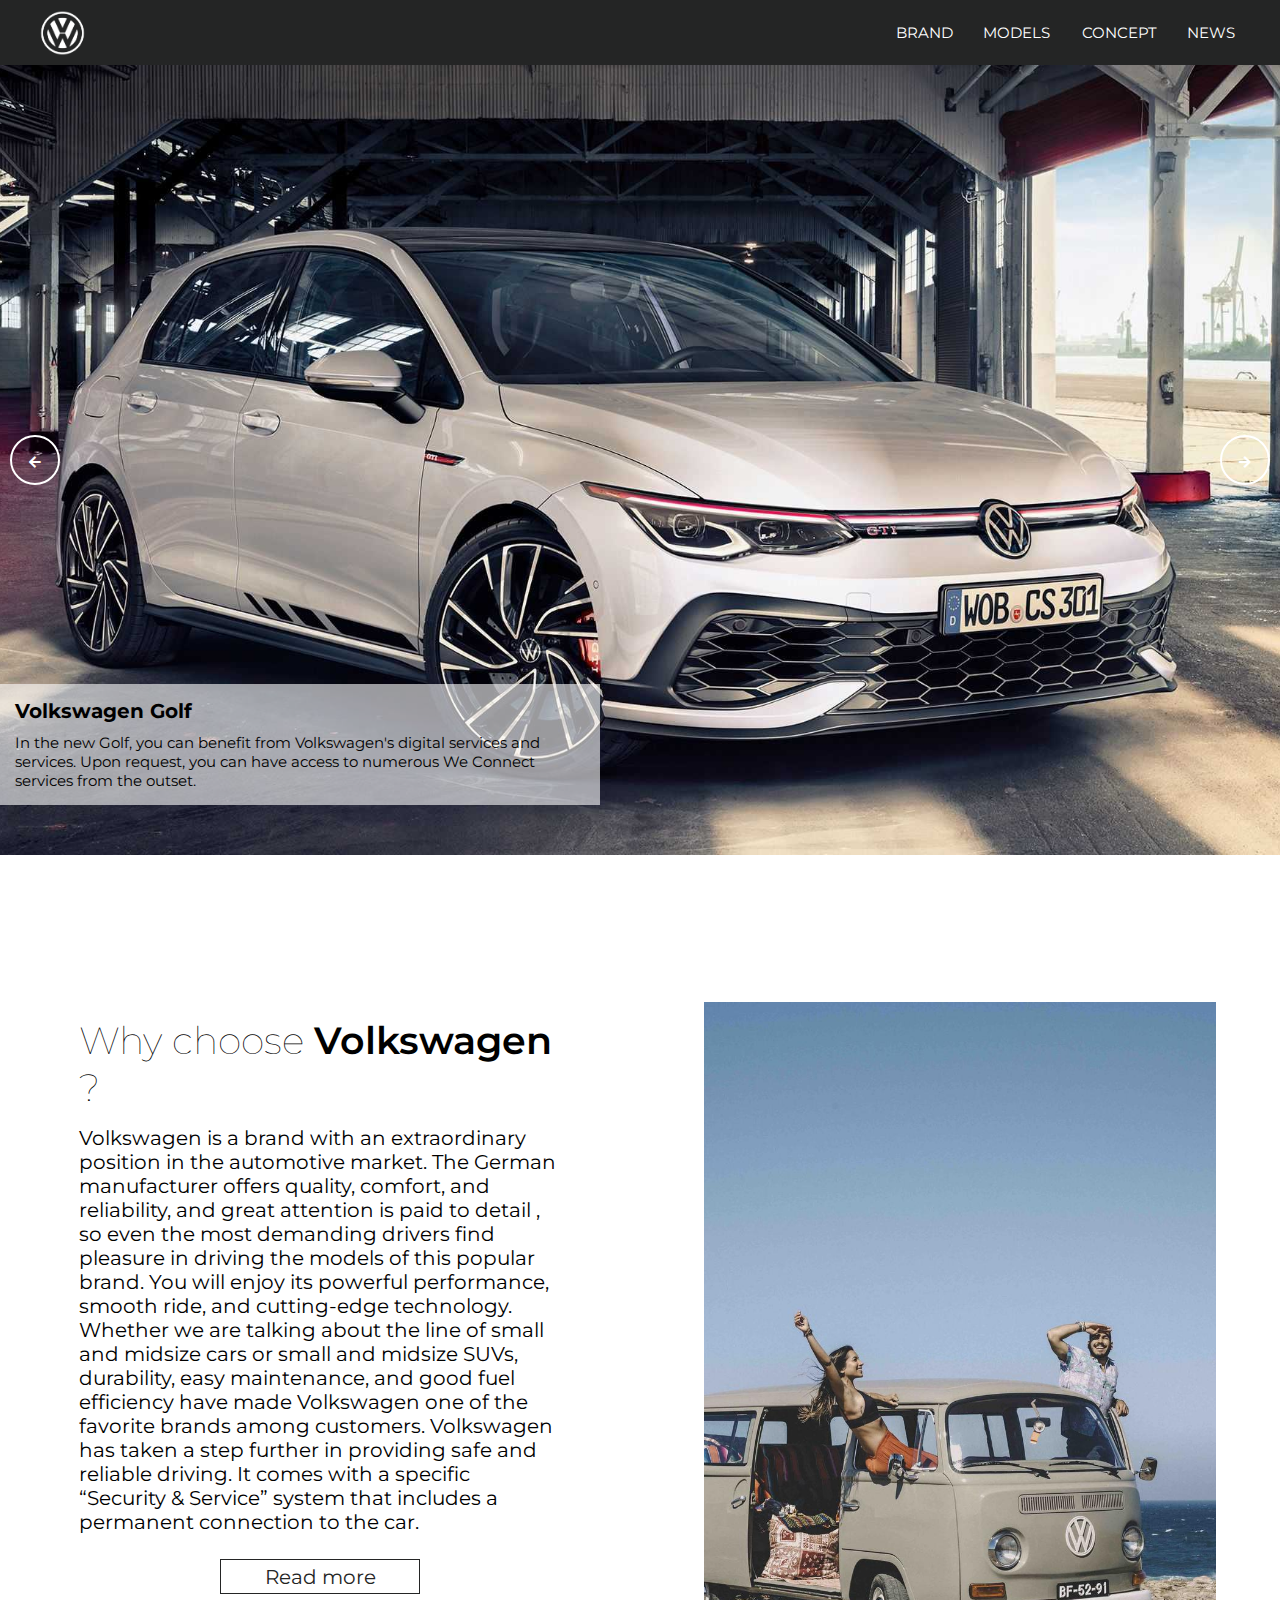
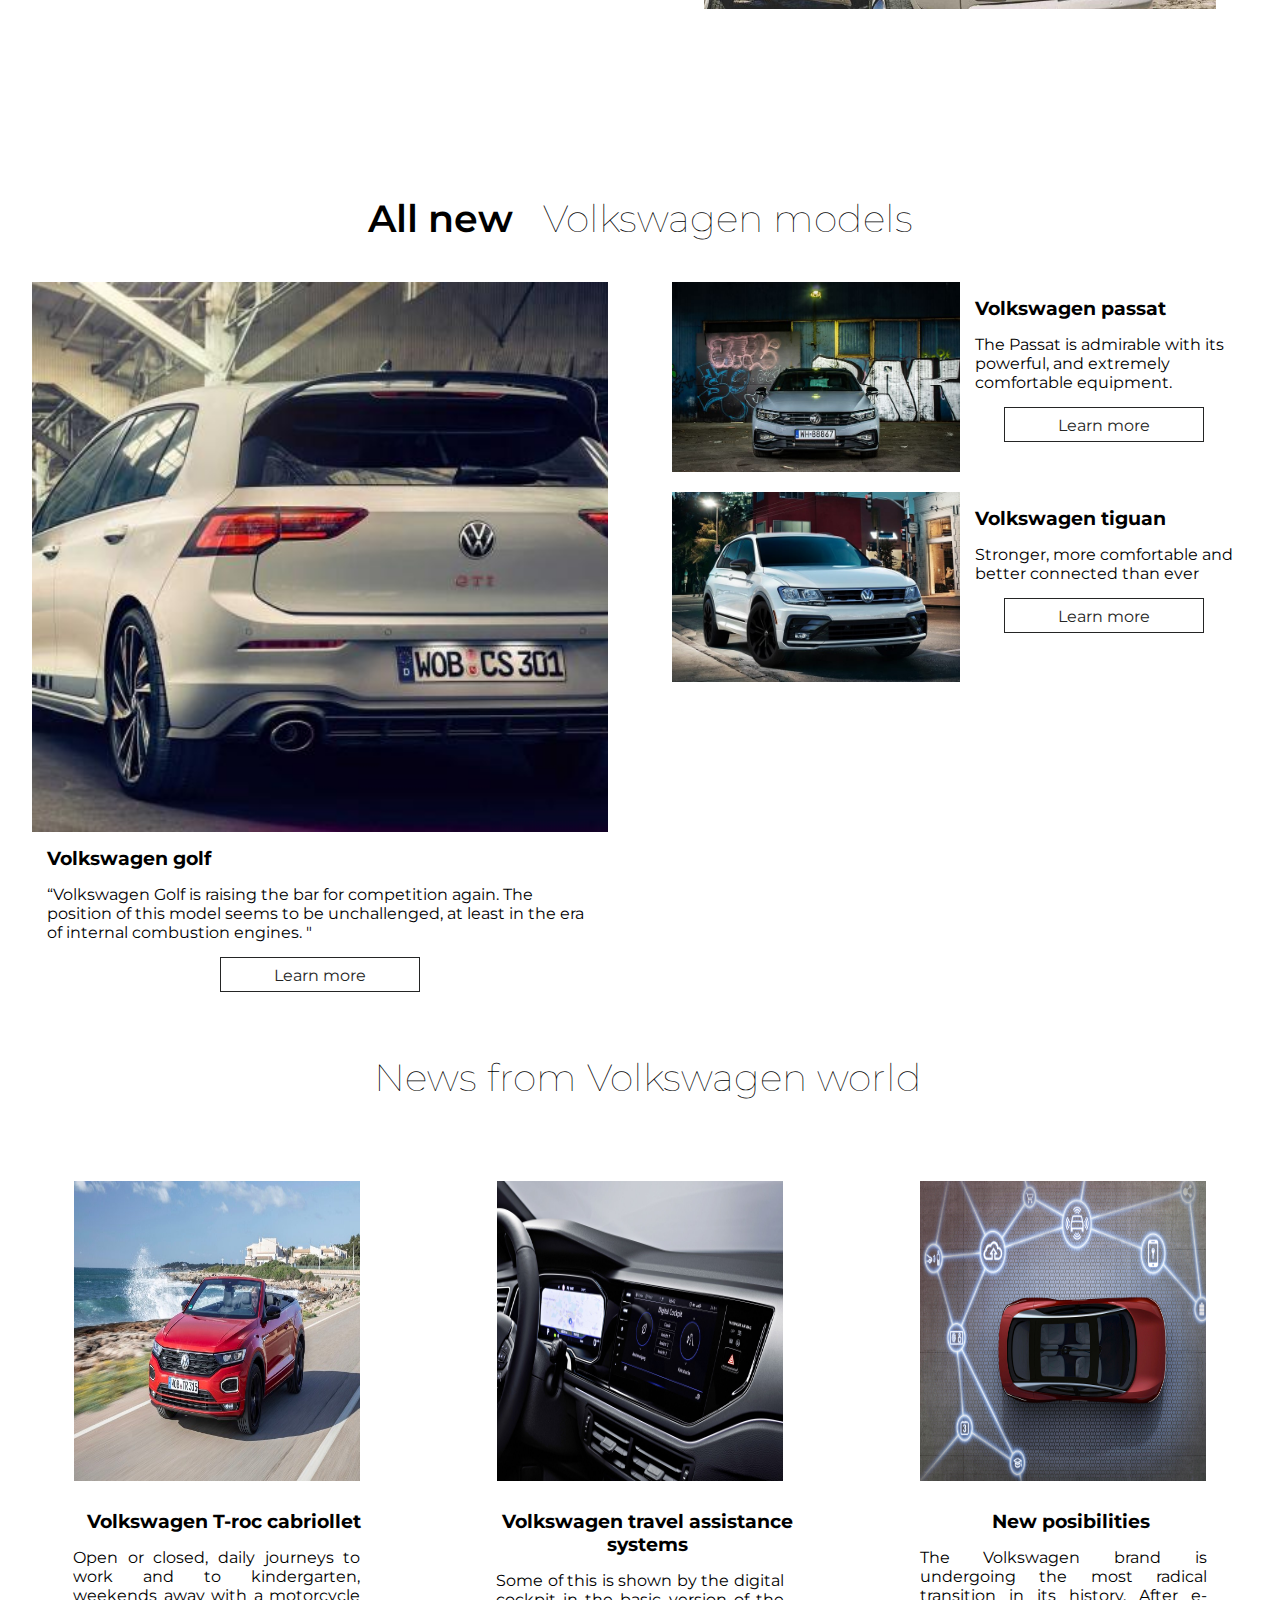
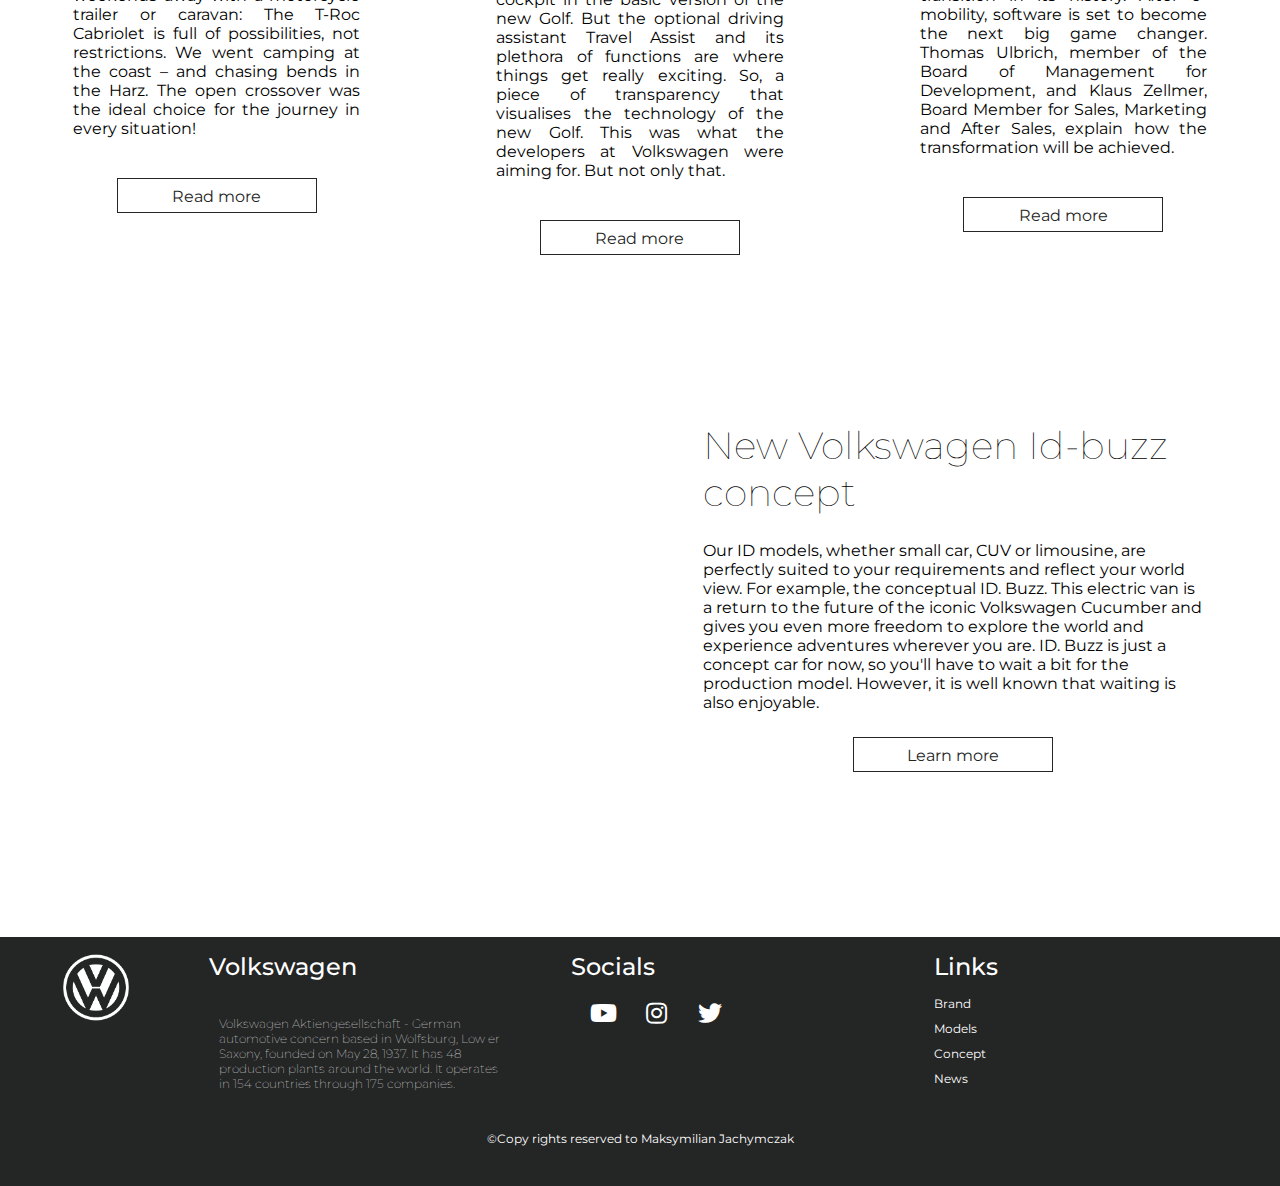
==== commit 61ce13ff: "Created model pages" ====
--- a/index.html
+++ b/index.html
@@ -7,6 +7,9 @@
     <link rel="icon" type="image/png" href="assets/img/favicon/vw-favicon.png">
     <link rel="stylesheet" type="text/css" href="assets/styles/style.css">
     <link rel="stylesheet" type="text/css" href="assets/styles/indexstyle.css">
+    <link rel="preconnect" href="https://fonts.googleapis.com">
+    <link rel="preconnect" href="https://fonts.gstatic.com" crossorigin>
+    <link href="https://fonts.googleapis.com/css2?family=Montserrat:wght@100;200&display=swap" rel="stylesheet">
     <link rel="stylesheet" href="https://cdnjs.cloudflare.com/ajax/libs/font-awesome/5.15.3/css/all.min.css"/>
     <title>VOLKSWAGEN - NEWS, CARS, BRAND</title>
 </head>
@@ -34,7 +37,7 @@
                                     <p>Golf 8</p>
                                     <a href="assets/models/vw-golf.html"><img src="assets/img/models/golf/golf-8-right-side.png" alt="golf-8-right-side"></a>
                                     <div class="btn-more">
-                                        <a href="assets/models/vw-golf.html">Show more</a>
+                                        <a href="assets/models/golf.html">Show more</a>
                                     </div>
                                 </div>
                                 <div class="row">
@@ -130,7 +133,7 @@
                             durability, easy maintenance, and good fuel efficiency have made Volkswagen one of the favorite brands among customers.
                             Volkswagen has taken a step further in providing safe and reliable driving.
                             It comes with a specific “Security & Service” system that includes a permanent connection to the car.</p>
-                        <a href="">Read more</a>
+                        <a href="/assets/brand.html">Read more</a>
                     </div>
                     <a href="/assets/brand.html" class="brand-banner">
                     </a>
@@ -159,7 +162,7 @@
                             <div class="models-description">
                                 <h3>Volkswagen passat</h3>
                                 <p>
-                                    The Passat is admirable with its powerful, efficient drive, modern technology and extremely comfortable equipment.
+                                    The Passat is admirable with its powerful, and extremely comfortable equipment.
                                 </p>
                                 <a href="">Learn more</a>
                             </div>
@@ -189,7 +192,7 @@
                         not restrictions. We went camping at the coast – and chasing bends in the Harz.
                         The open crossover was the ideal choice for the journey in every situation!
                         </p>
-                        <a href="" class="artivle-button">Read more</a>
+                        <a href="assets/news.html#t-roc" class="artivle-button">Read more</a>
                     </div>
                     <div class="news-article">
                         <img src="assets/img/index/news-volkswagen-travel-assistance.jpg">
@@ -199,7 +202,7 @@
                         So, a piece of transparency that visualises the technology of the new Golf.
                         This was what the developers at Volkswagen were aiming for. But not only that.
                         </p>
-                        <a href="" class="artivle-button">Read more</a>
+                        <a href="assets/news.html#for-drivers" class="artivle-button">Read more</a>
                     </div>
                     <div class="news-article">
                         <img src="assets/img/index/news-wrtivle-technologies-trends.jpg">
@@ -209,7 +212,7 @@
                             Thomas Ulbrich, member of the Board of Management for Development, and Klaus Zellmer,
                             Board Member for Sales, Marketing and After Sales, explain how the transformation will be achieved.
                         </p>
-                        <a href="" class="artivle-button">Read more</a>
+                        <a href="assets/news.html#new-posibilities" class="artivle-button">Read more</a>
                     </div>
                 </div>
             </section>
@@ -230,7 +233,7 @@
                         For example, the conceptual ID. Buzz. This electric van is a return to the future of the iconic Volkswagen Cucumber and gives
                         you even more freedom to explore the world and experience adventures wherever you are. ID. Buzz is just a concept car for now,
                         so you'll have to wait a bit for the production model. However, it is well known that waiting is also enjoyable.</p>
-                        <a href="" class="concept-learn-more">Learn more</a>
+                        <a href="assets/concept.html" class="concept-learn-more">Learn more</a>
                     </div>
                 </div>
             </section>
--- a/assets/styles/style.css
+++ b/assets/styles/style.css
@@ -2,7 +2,7 @@
     margin: 0;
     padding: 0;
     box-sizing: border-box;
-    font-family: 'Poppins', sans-serif;
+    font-family: 'Montserrat', sans-serif;
 }
 
 html {
@@ -199,6 +199,7 @@
     text-align: center;
     font-size: 12px;
     margin-top: 35px;
+    margin-bottom: 25px;
 } 
 
 .footer-content .row {
@@ -226,7 +227,7 @@
 
 .footer-content .row .column h3 {
     margin-bottom: 15px;
-    font-size: 18px;
+    font-size: 24px;
     font-weight: 500;
 }
 
@@ -234,7 +235,7 @@
     font-size: 12px;
     text-align: left;
     font-weight: 100;
-    margin: 0px;
+    margin-bottom: 0px;
 }
 
 .footer-content .row:hover {
@@ -243,6 +244,10 @@
 
 .footer-content .row .column img{
     width: 100px;
+}
+
+.footer-content .row .column .links ul li{
+    margin-bottom: 10px;
 }
 
 .footer-content .row .column .links a {
--- a/assets/styles/indexstyle.css
+++ b/assets/styles/indexstyle.css
@@ -24,8 +24,7 @@
 
 #new-models h2 {
     margin-top: 25px;
-    justify-content: center;
-    display: flex;
+    text-align: center;
     width: 100%;
     padding: 15px;
     font-size: 38px;
@@ -180,11 +179,11 @@
     border: 1px solid #242525;
     text-decoration: none;
     display: block;
-    width: 300px;
-    height: 50px;
-    line-height: 50px;
-    text-align: center;
-    margin-left: calc(50% - 150px);
+    width: 200px;
+    height: 35px;
+    line-height: 35px;
+    text-align: center;
+    margin-left: calc(50% - 100px);
     margin-top: 25px;
     transition: all 0.3s ease-in-out;
 }
@@ -323,13 +322,12 @@
 }
 
 #news h2 {
-    justify-content: center;
-    display: flex;
     margin-top: 25px;
     margin-bottom: 50px;
     margin-left: 15px;
     font-weight: 100;
     font-size: 38px;
+    text-align: center;
 }
 
 #news .news-container {
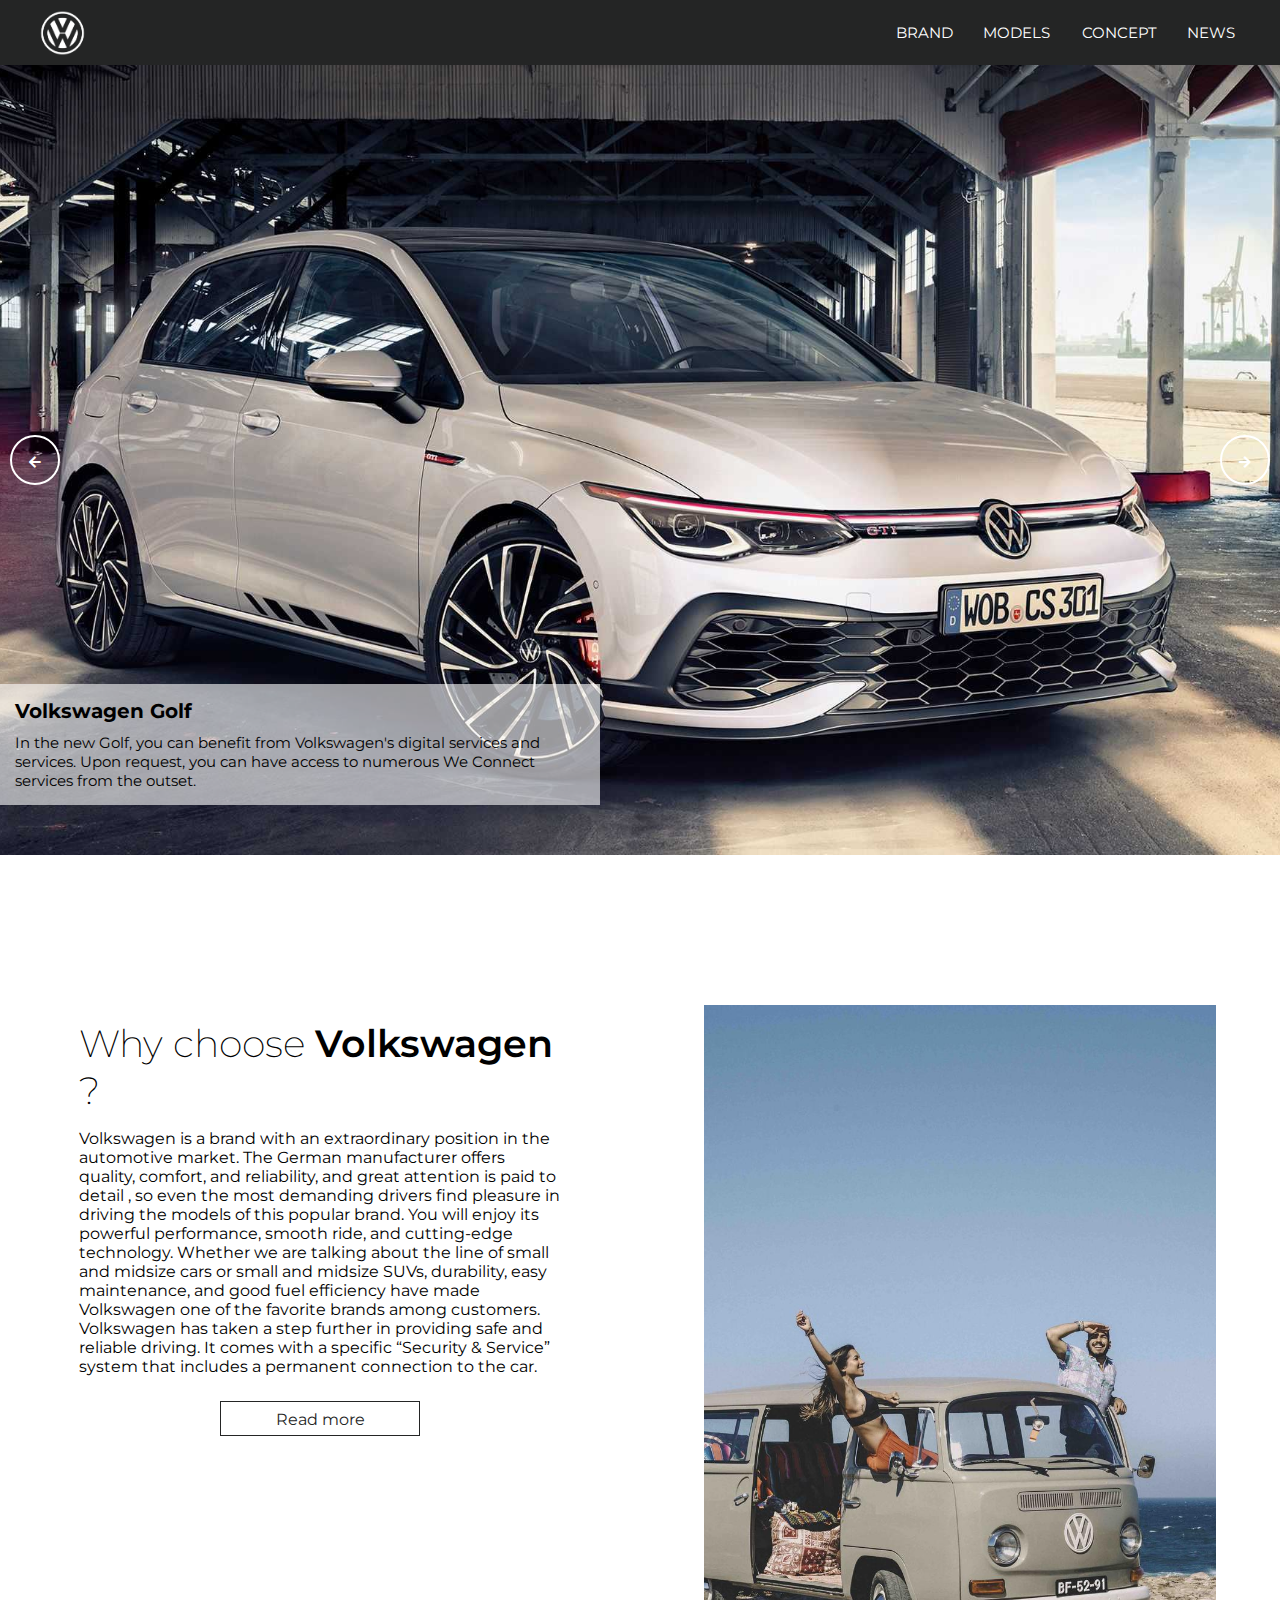
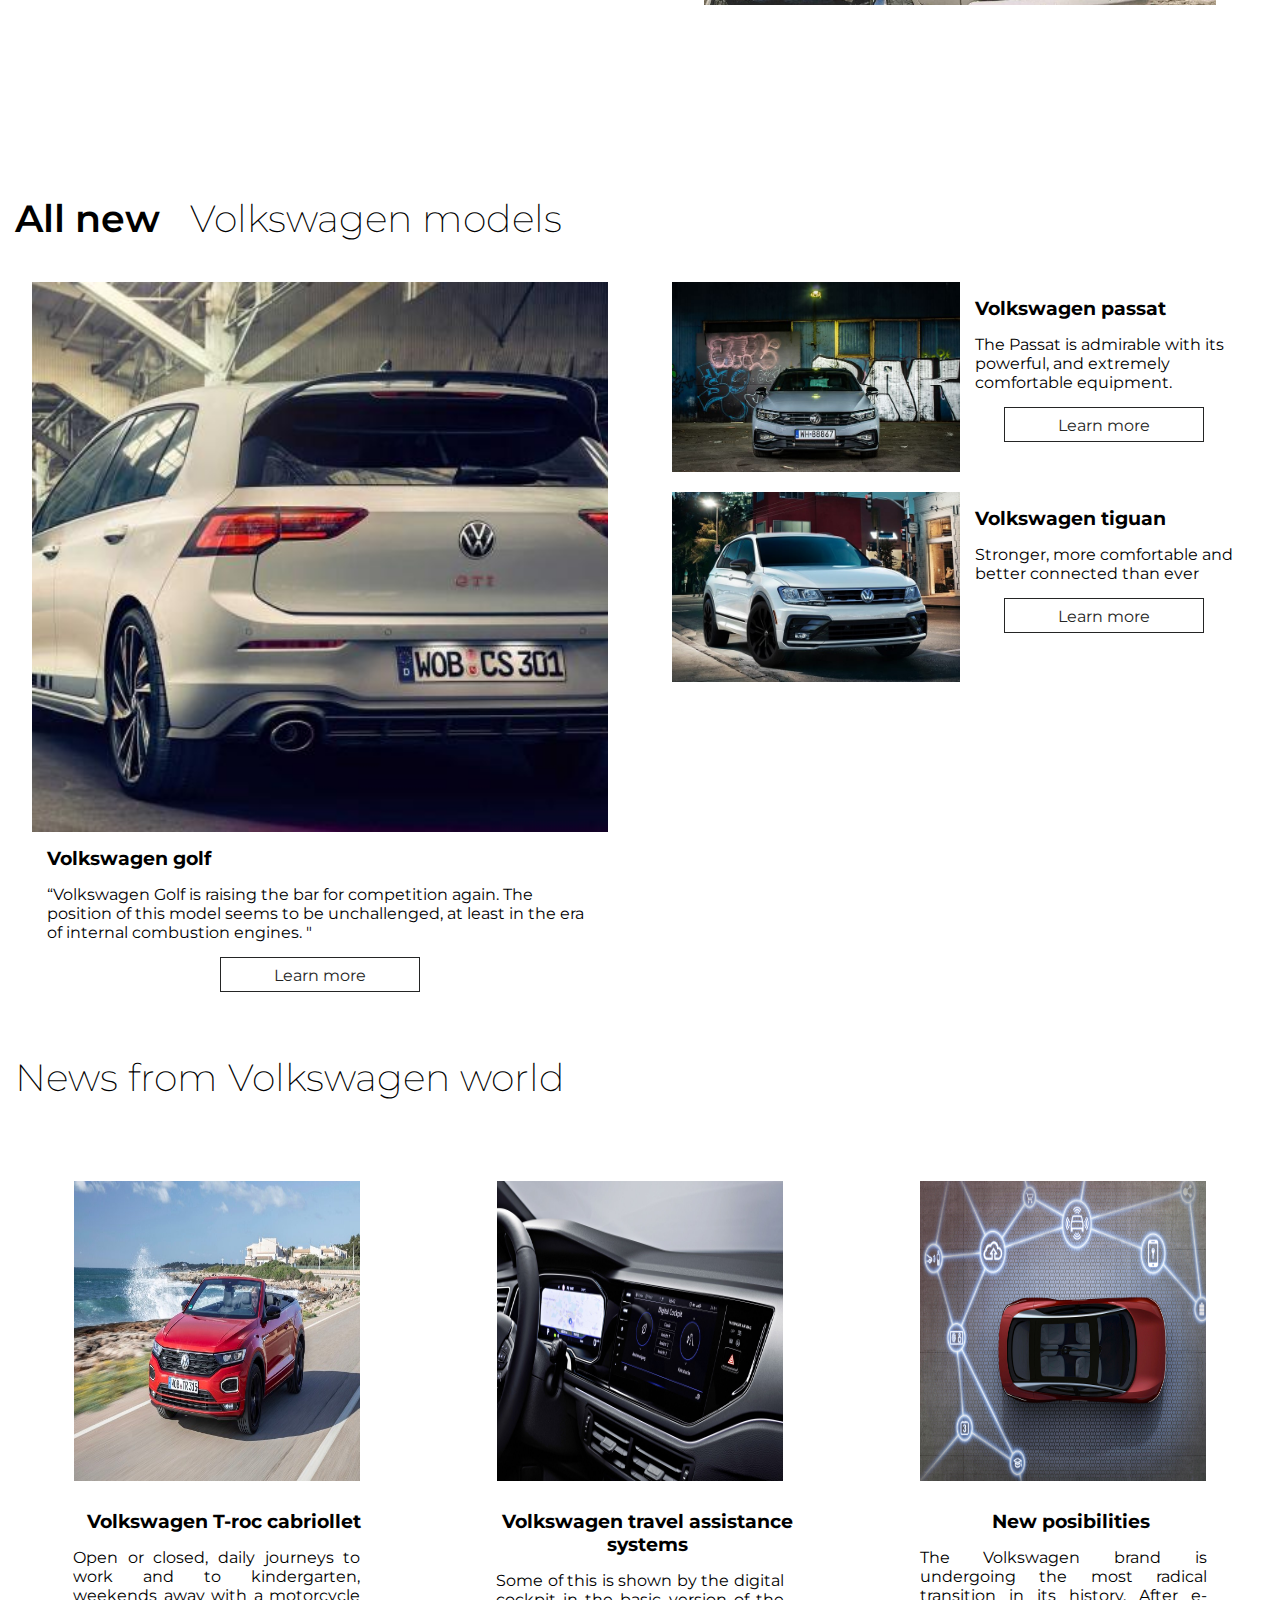
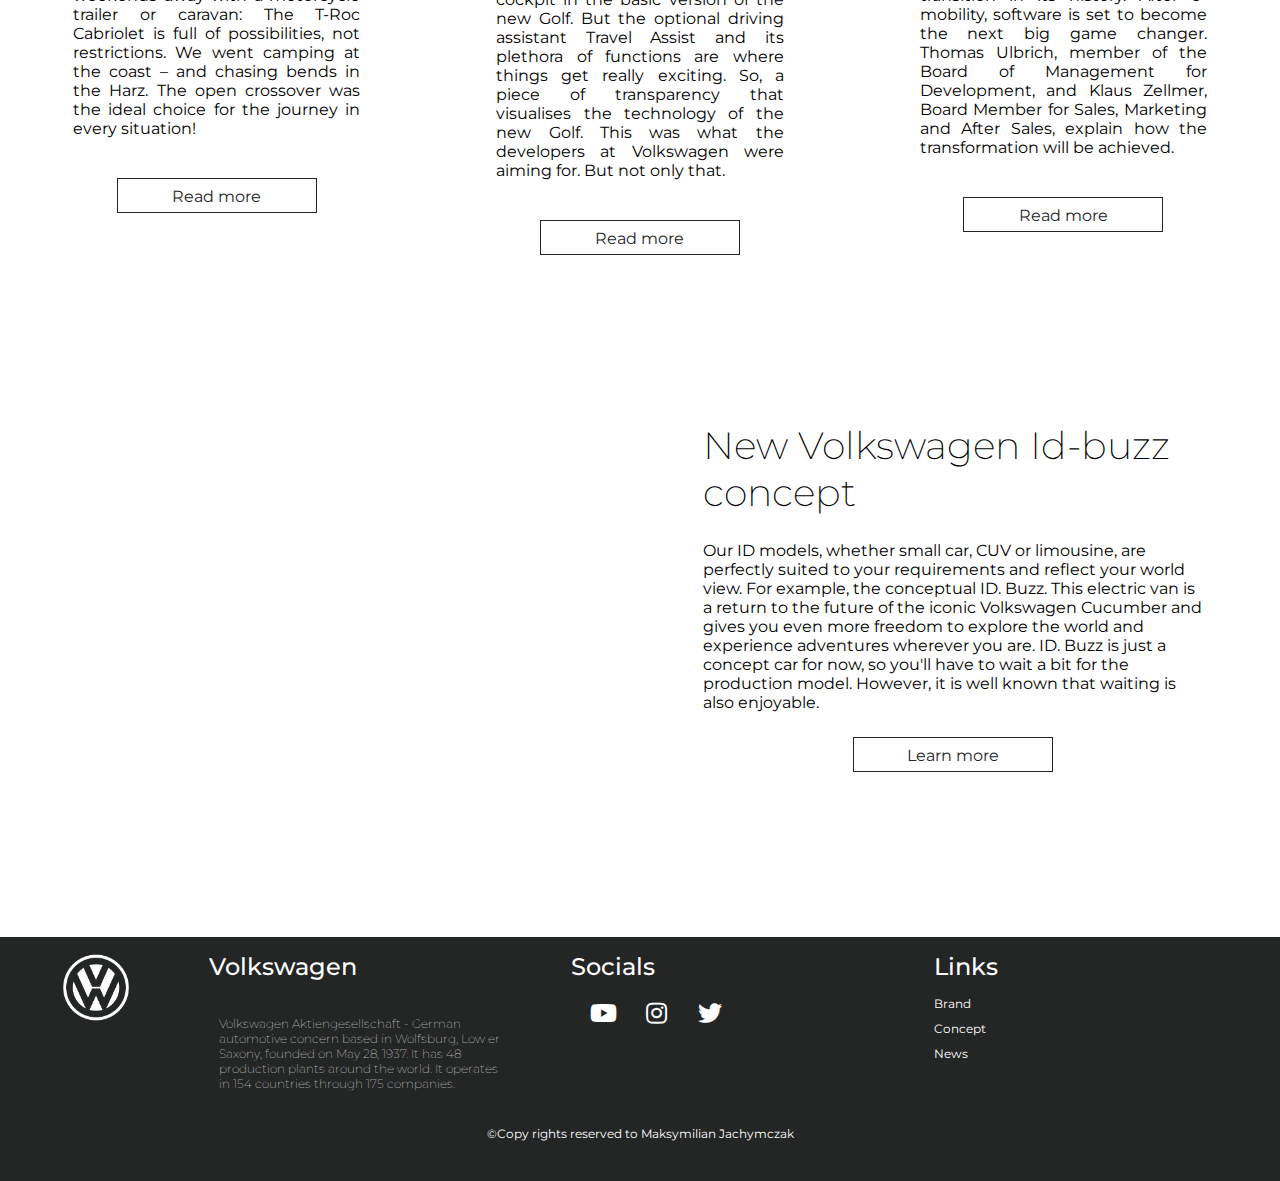
==== commit 7a76e44b: "Correcting, uploading last corrects" ====
--- a/index.html
+++ b/index.html
@@ -9,7 +9,7 @@
     <link rel="stylesheet" type="text/css" href="assets/styles/indexstyle.css">
     <link rel="preconnect" href="https://fonts.googleapis.com">
     <link rel="preconnect" href="https://fonts.gstatic.com" crossorigin>
-    <link href="https://fonts.googleapis.com/css2?family=Montserrat:wght@100;200&display=swap" rel="stylesheet">
+    <link href="https://fonts.googleapis.com/css2?family=Montserrat:ital,wght@0,100;0,200;0,400;1,300&display=swap" rel="stylesheet">
     <link rel="stylesheet" href="https://cdnjs.cloudflare.com/ajax/libs/font-awesome/5.15.3/css/all.min.css"/>
     <title>VOLKSWAGEN - NEWS, CARS, BRAND</title>
 </head>
@@ -35,23 +35,23 @@
                             <div class="content">
                                 <div class="row">
                                     <p>Golf 8</p>
-                                    <a href="assets/models/vw-golf.html"><img src="assets/img/models/golf/golf-8-right-side.png" alt="golf-8-right-side"></a>
+                                    <a href="assets/models/golf.html"><img src="assets/img/models/golf/golf-8-right-side.png" alt="golf-8-right-side"></a>
                                     <div class="btn-more">
                                         <a href="assets/models/golf.html">Show more</a>
                                     </div>
                                 </div>
                                 <div class="row">
                                     <p>Passat</p>
-                                    <a href="assets/models/vw-passat.html"><img src="assets/img/models/passat/passat-2018-right-side.png" alt="passat-2018-right-side"></a>
+                                    <a href="assets/models/passat.html"><img src="assets/img/models/passat/passat-2018-right-side.png" alt="passat-2018-right-side"></a>
                                     <div class="btn-more">
-                                        <a href="assets/models/vw-passat.html">Show more</a>
+                                        <a href="assets/models/passat.html">Show more</a>
                                     </div>
                                 </div>
                                 <div class="row">
                                     <p>Tiguan</p>
-                                    <a href="assets/models/vw-tiguan.html"><img src="assets/img/models/tiguan/tiguan-2020-right-side.png" alt="tiguan-2020-right-side"></a>
+                                    <a href="assets/models/tiguan.html"><img src="assets/img/models/tiguan/tiguan-2020-right-side.png" alt="tiguan-2020-right-side"></a>
                                     <div class="btn-more">
-                                        <a href="assets/models/vw-tiguan.html">Show more</a>
+                                        <a href="assets/models/tiguan.html">Show more</a>
                                     </div>
                                 </div>
                             </div>
@@ -133,9 +133,9 @@
                             durability, easy maintenance, and good fuel efficiency have made Volkswagen one of the favorite brands among customers.
                             Volkswagen has taken a step further in providing safe and reliable driving.
                             It comes with a specific “Security & Service” system that includes a permanent connection to the car.</p>
-                        <a href="/assets/brand.html">Read more</a>
-                    </div>
-                    <a href="/assets/brand.html" class="brand-banner">
+                        <a href="assets/brand.html">Read more</a>
+                    </div>
+                    <a href="assets/brand.html" class="brand-banner">
                     </a>
                 </div>
             </section>
@@ -151,7 +151,7 @@
                                 <p>“Volkswagen Golf is raising the bar for competition again.
                                     The position of this model seems to be unchallenged,
                                     at least in the era of internal combustion engines. "</p>
-                                <a href="">Learn more</a>
+                                <a href="assets/models/golf.html">Learn more</a>
                             </div>
                         </div>
                     </div>
@@ -164,7 +164,7 @@
                                 <p>
                                     The Passat is admirable with its powerful, and extremely comfortable equipment.
                                 </p>
-                                <a href="">Learn more</a>
+                                <a href="assets/models/passat.html">Learn more</a>
                             </div>
                         </div>
                         <div class="model-small" id="second">
@@ -175,7 +175,7 @@
                                 <p>
                                     Stronger, more comfortable and better connected than ever
                                 </p>
-                                <a href="">Learn more</a>
+                                <a href="assets/models/tiguan.html">Learn more</a>
                             </div>
                         </div>
                     </div>
@@ -267,7 +267,6 @@
                     <div class="links">
                         <ul>
                             <li><a href="assets/brand.html">Brand</a></li>
-                            <li><a href="assets/models.html">Models</a></li>
                             <li><a href="assets/concept.html">Concept</a></li>
                             <li><a href="assets/news.html">News</a></li>
                         </ul>
--- a/assets/styles/indexstyle.css
+++ b/assets/styles/indexstyle.css
@@ -24,11 +24,11 @@
 
 #new-models h2 {
     margin-top: 25px;
-    text-align: center;
+    text-align: left;
     width: 100%;
     padding: 15px;
     font-size: 38px;
-    font-weight: 100;
+    font-weight: 200;
     margin-bottom: 25px;
 }
 
@@ -161,13 +161,12 @@
 .brand-info {
     width: 40%;
     padding: 15px;
-    font-size: 20px;
 }
 
 .brand-info h3 {
     font-size: 38px;
     margin-bottom: 15px;
-    font-weight: 100;
+    font-weight: 200;
 }
 
 .brand-info h3 span {
@@ -325,9 +324,9 @@
     margin-top: 25px;
     margin-bottom: 50px;
     margin-left: 15px;
-    font-weight: 100;
+    font-weight: 200;
     font-size: 38px;
-    text-align: center;
+    text-align: left;
 }
 
 #news .news-container {
@@ -404,7 +403,7 @@
 }
 
 #concept .concept-info h3 {
-    font-weight: 100;
+    font-weight: 200;
     font-size: 38px;
     margin-bottom: 25px;
 }
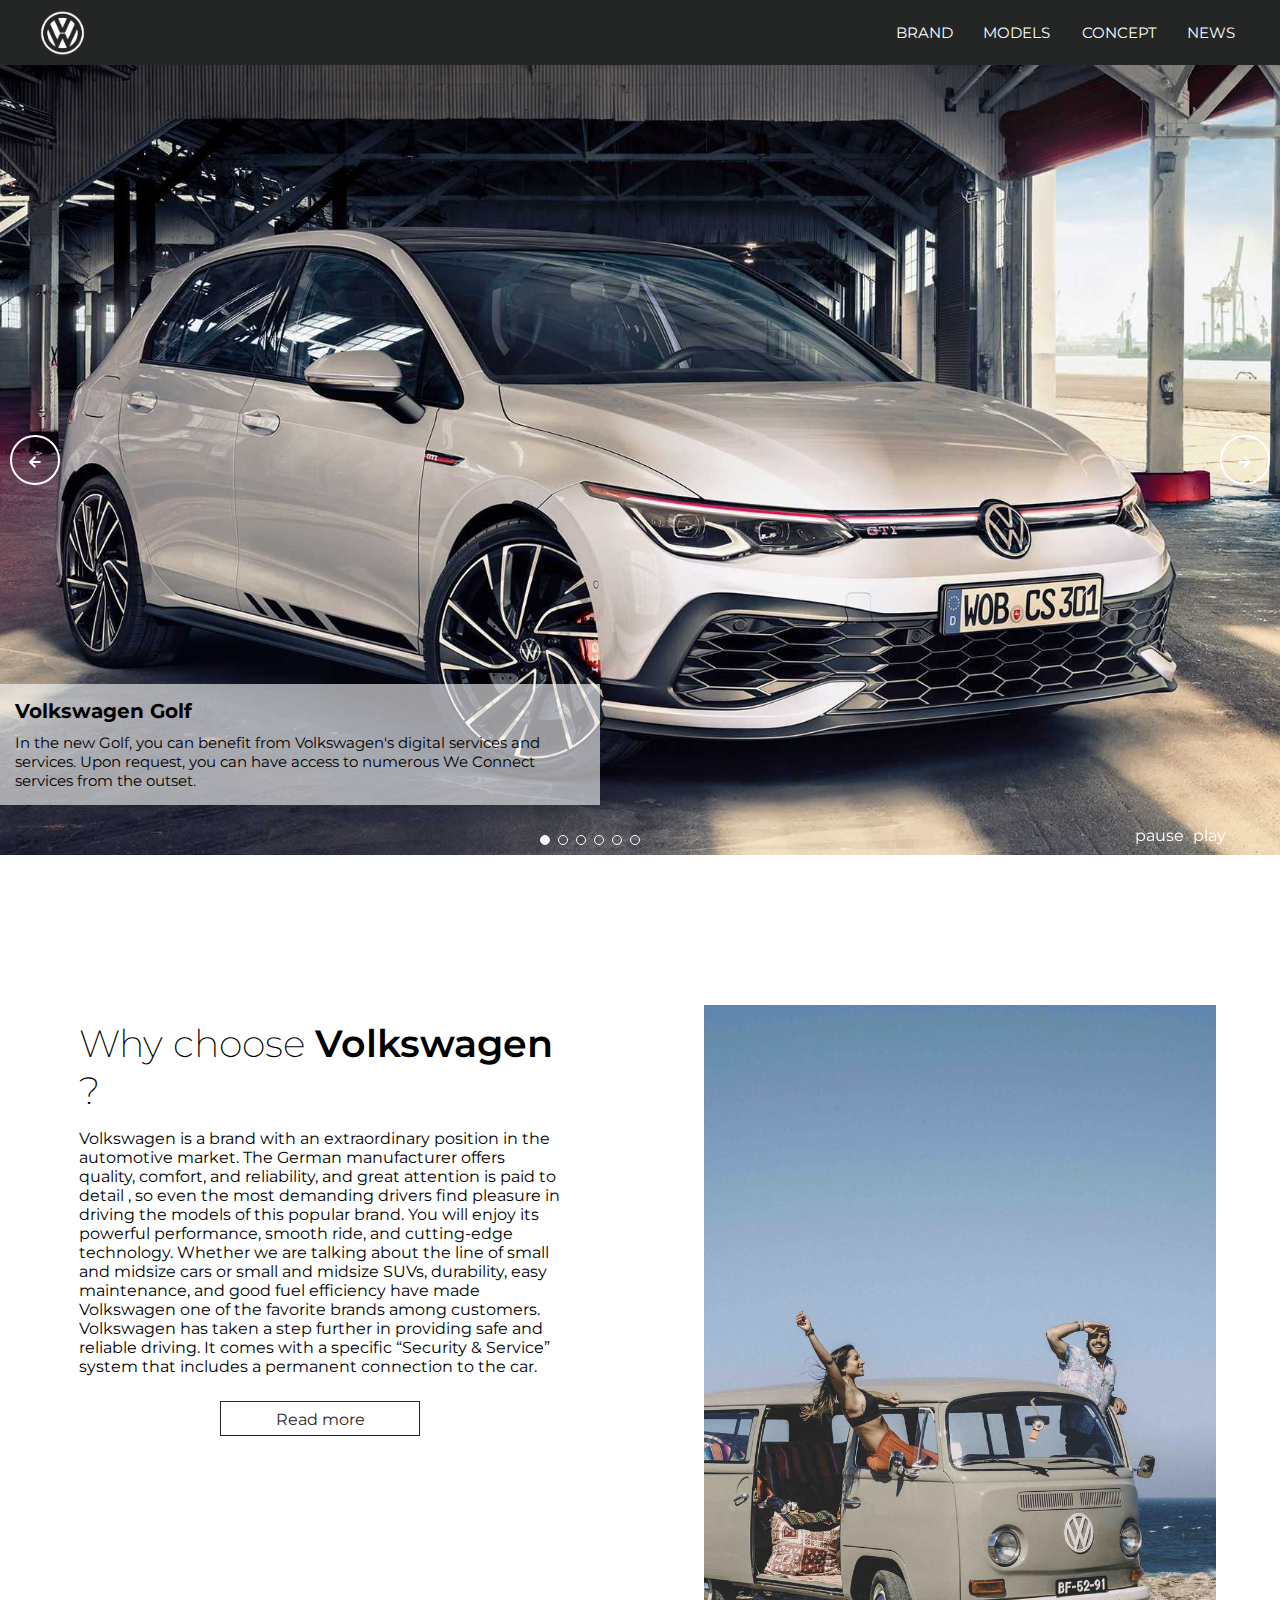
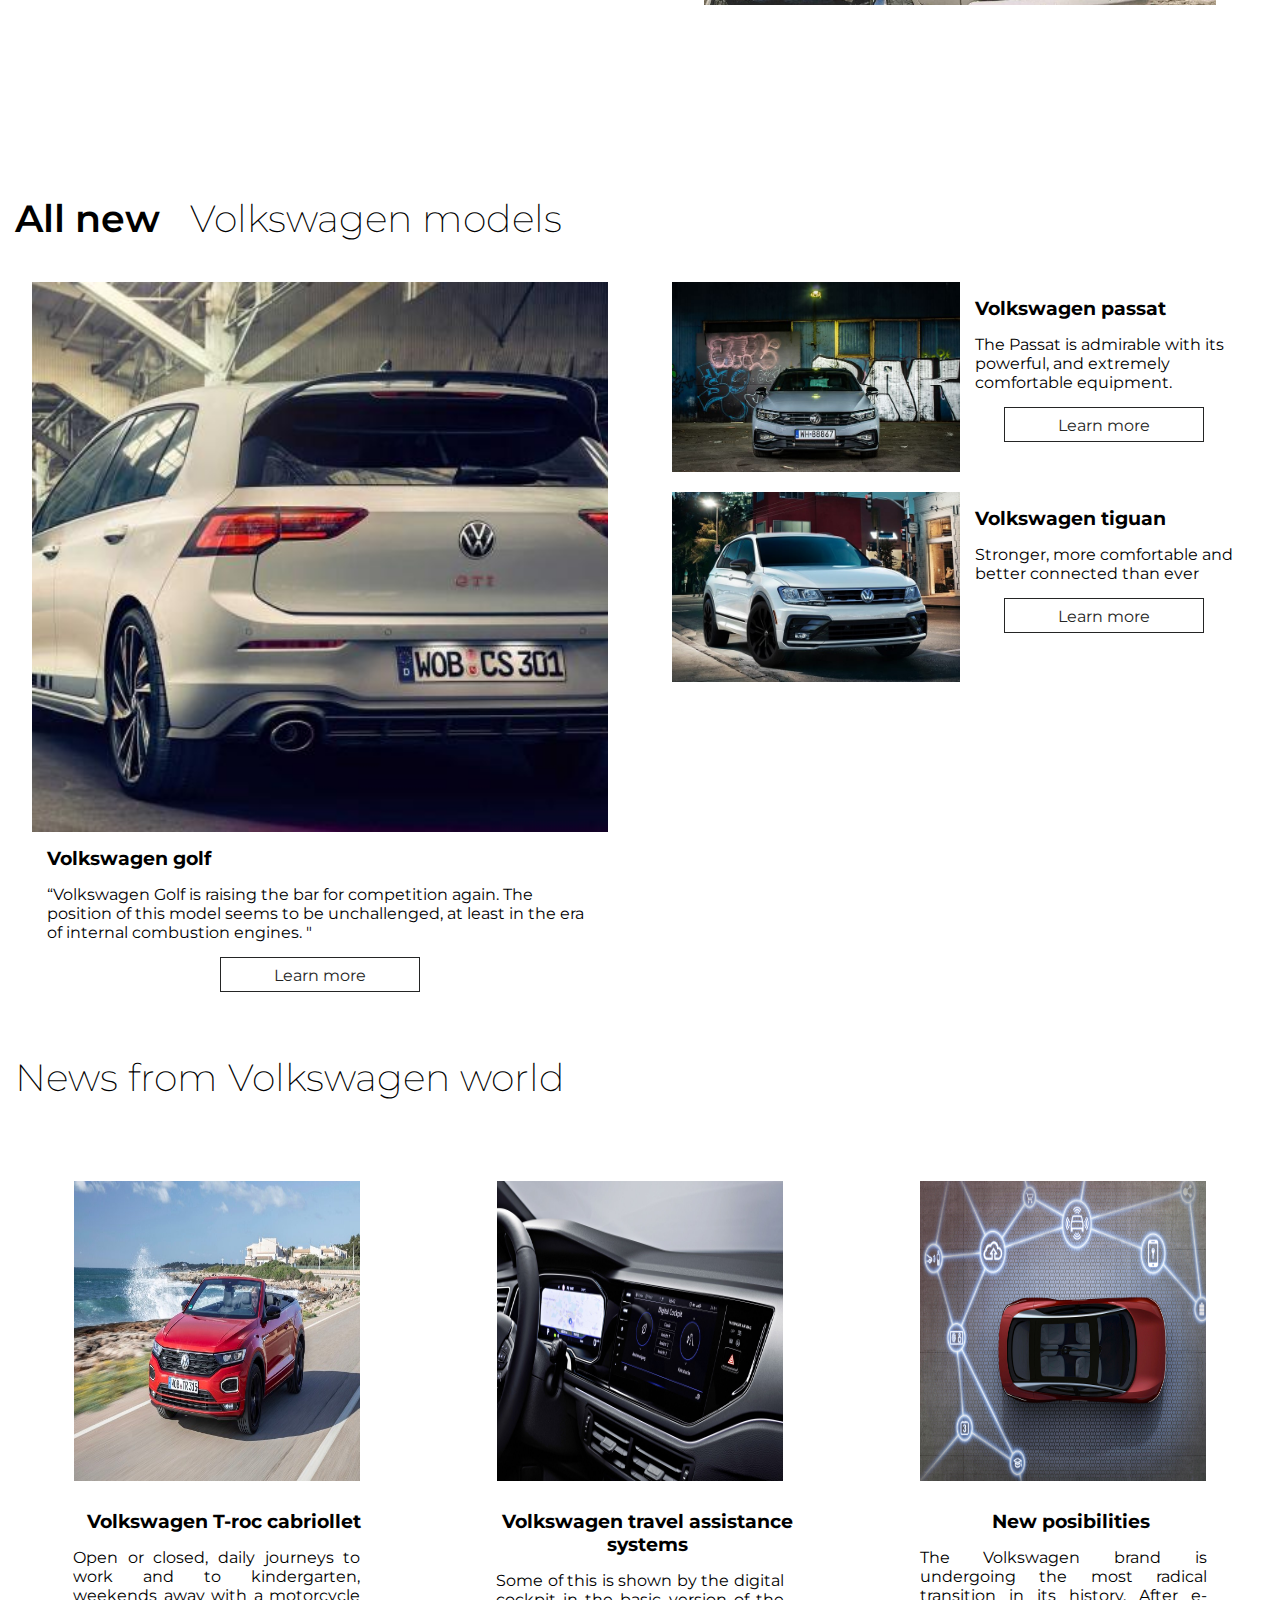
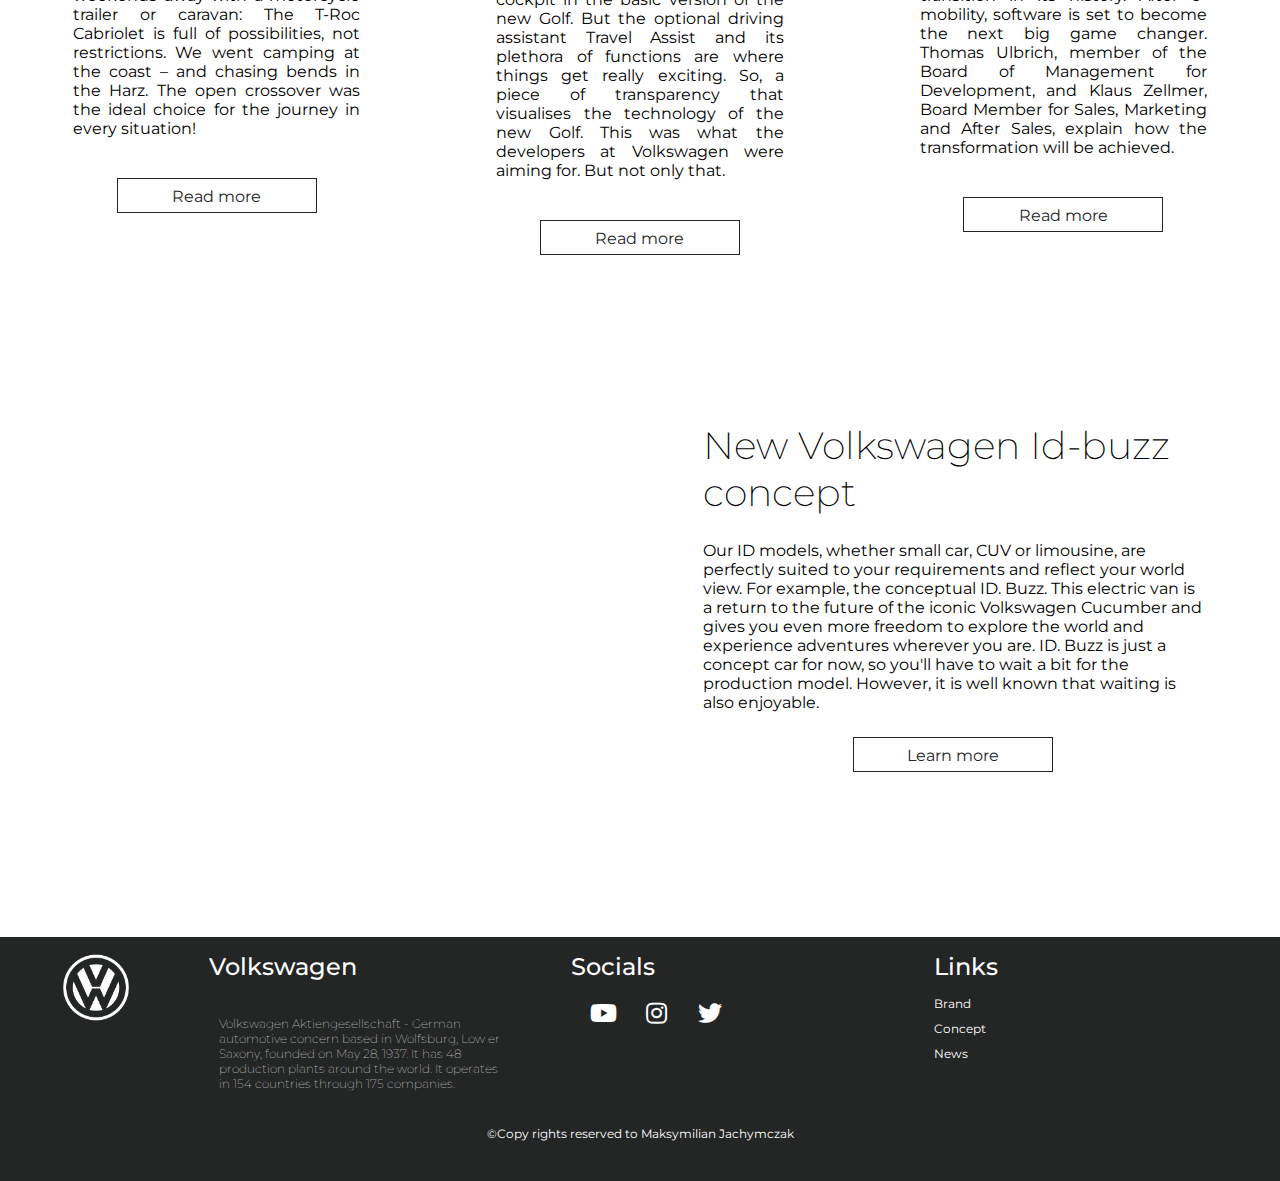
==== commit 6f452f21: "Extend slider add extra options as lab2 from WSEI JS" ====
--- a/index.html
+++ b/index.html
@@ -115,9 +115,28 @@
                             </p>
                         </div>
                     </div>
+                    <div class="slide">
+                        <iframe class="slider-wideo" width="560" height="315" src="https://www.youtube.com/embed/Rb9c6V9qzdU" title="YouTube video player" frameborder="0" allow="accelerometer; autoplay; clipboard-write; encrypted-media; gyroscope; picture-in-picture" allowfullscreen></iframe>
+                        <div class="content">
+                            <h1>Watch this video</h1>
+                            <p>
+                                Our new video
+                            </p>
+                        </div>
+                    </div>
                     <div class="buttons">
                         <button id="prev" class="button"><i class="fas fa-arrow-left"></i></button>
                         <button id="next" class="button"><i class="fas fa-arrow-right"></i></button>
+                    </div>
+                    <div class="slider-dots">
+                    </div>
+                    <div class="controls">
+                        <div id="pause">
+                            pause
+                        </div>
+                        <div id="play">
+                            play
+                        </div>
                     </div>
                 </div>
             </section>
@@ -256,9 +275,9 @@
                     <h3>Socials</h3>
                     <div class="socials">
                         <ul>
-                            <li><i class="fab fa-youtube"></i></li>
-                            <li><i class="fab fa-instagram"></i></li>
-                            <li><i class="fab fa-twitter"></i></li>
+                            <li><a href="https://www.youtube.com/user/myvolkswagen" target="blank"><i class="fab fa-youtube"></i></a></li>
+                            <li><a href="https://www.instagram.com/volkswagen/" target="blank"><i class="fab fa-instagram"></i></a></li>
+                            <li><a href="https://twitter.com/Volkswagen" target="blank"><i class="fab fa-twitter"></i></a></li>
                         </ul>
                     </div>
                 </div>
--- a/assets/styles/style.css
+++ b/assets/styles/style.css
@@ -7,6 +7,48 @@
 
 html {
     scroll-behavior: smooth;
+}
+
+.controls {
+    width: 100px;
+    display: flex;
+    flex-direction: row;
+    position: absolute;
+    bottom: 10px;
+    right: 50px;
+    justify-content: space-around;
+    color: #fff;
+}
+
+.controls div {
+    cursor: pointer;
+}
+
+.slider-wideo {
+    height:100%;
+    width: 100%;
+}
+
+.slider-dots {
+    display: flex;
+    flex-direction: row;
+    justify-content: space-between;
+    width: 100px;
+    position: absolute;
+    left: calc(50% - 100px);
+    bottom: 10px;
+}
+
+.slide-dot {
+    width:10px;
+    height:10px;
+    border-radius: 15px;
+    background: transparent;
+    border:1px solid #fff;
+}
+
+.current-dot {
+    background-color: #fff;
 }
 
 .to-top {
@@ -269,7 +311,11 @@
     text-align: center;
 }
 
-.footer-content .row .column .socials ul li:hover {
+.footer-content .row .column .socials ul li a{
+    color: #fff;
+}
+
+.footer-content .row .column .socials ul li a:hover {
     color: #a36b4f;
 }
 
